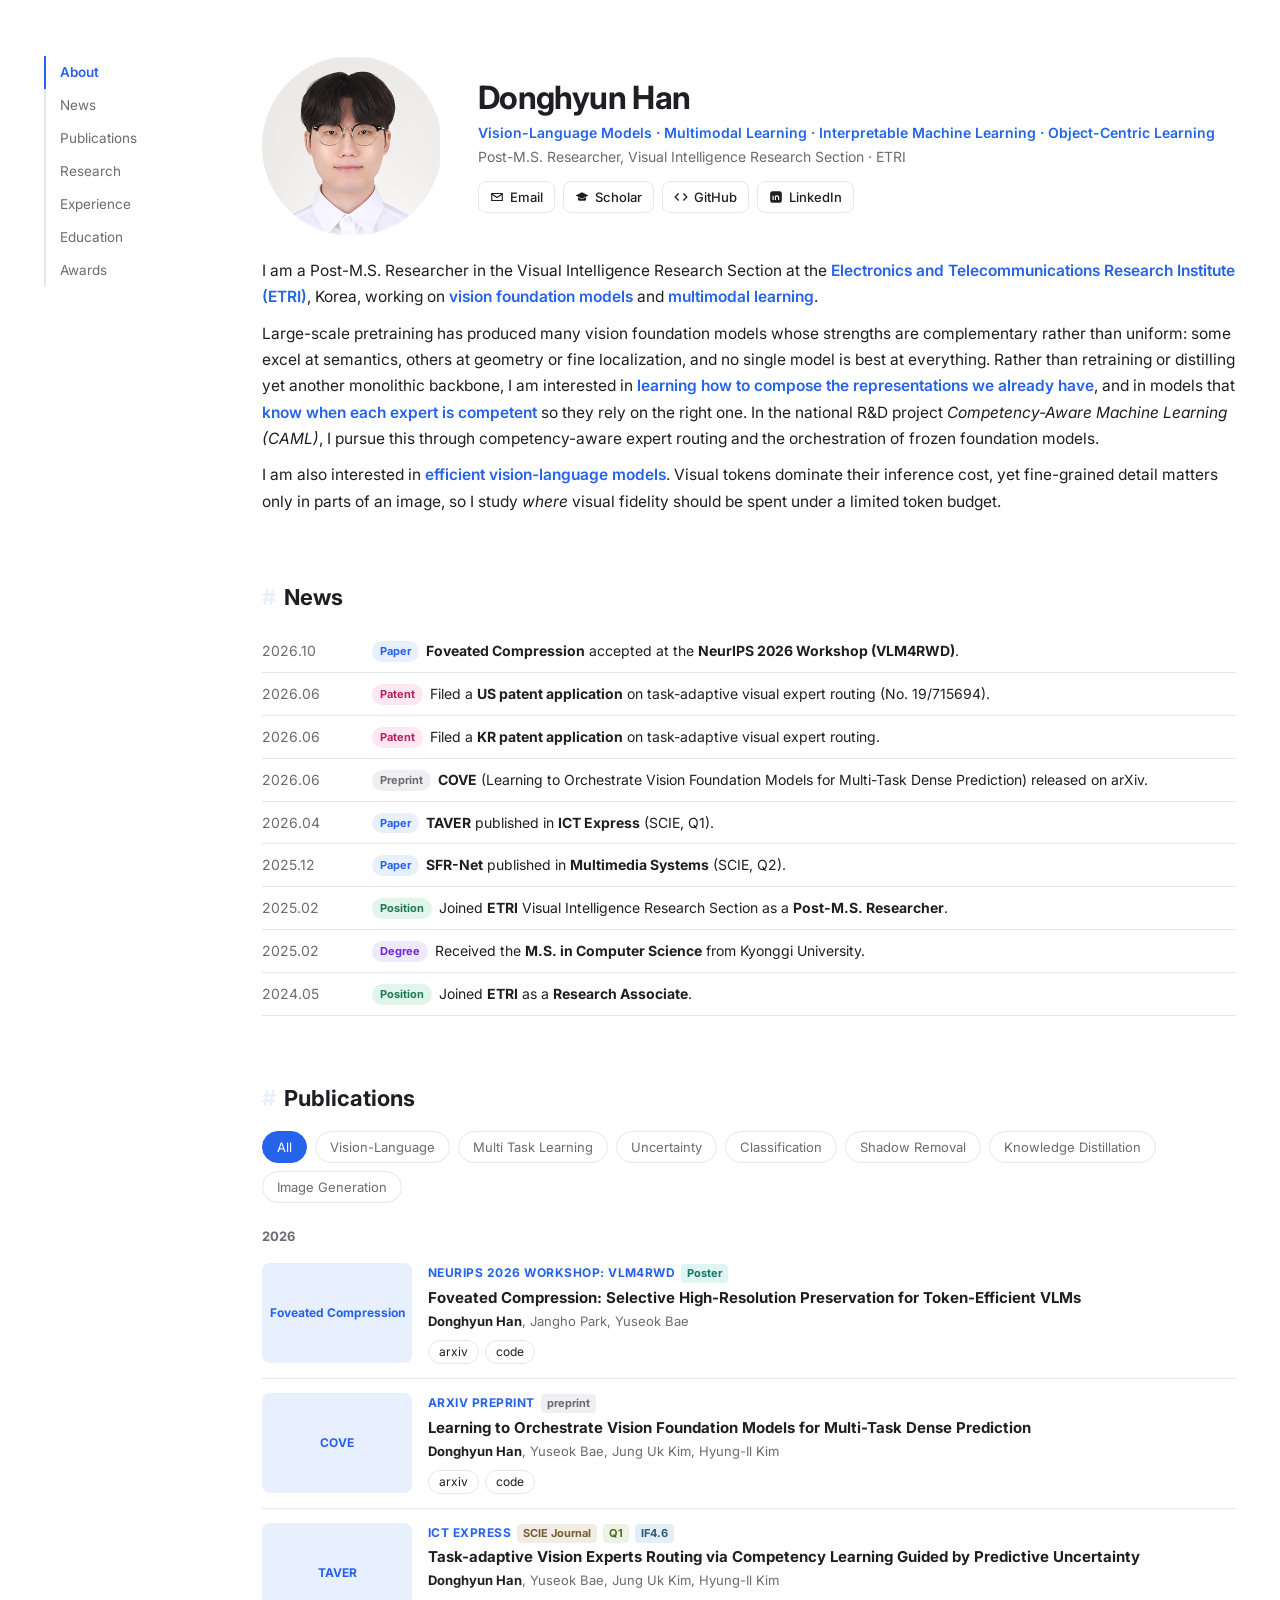
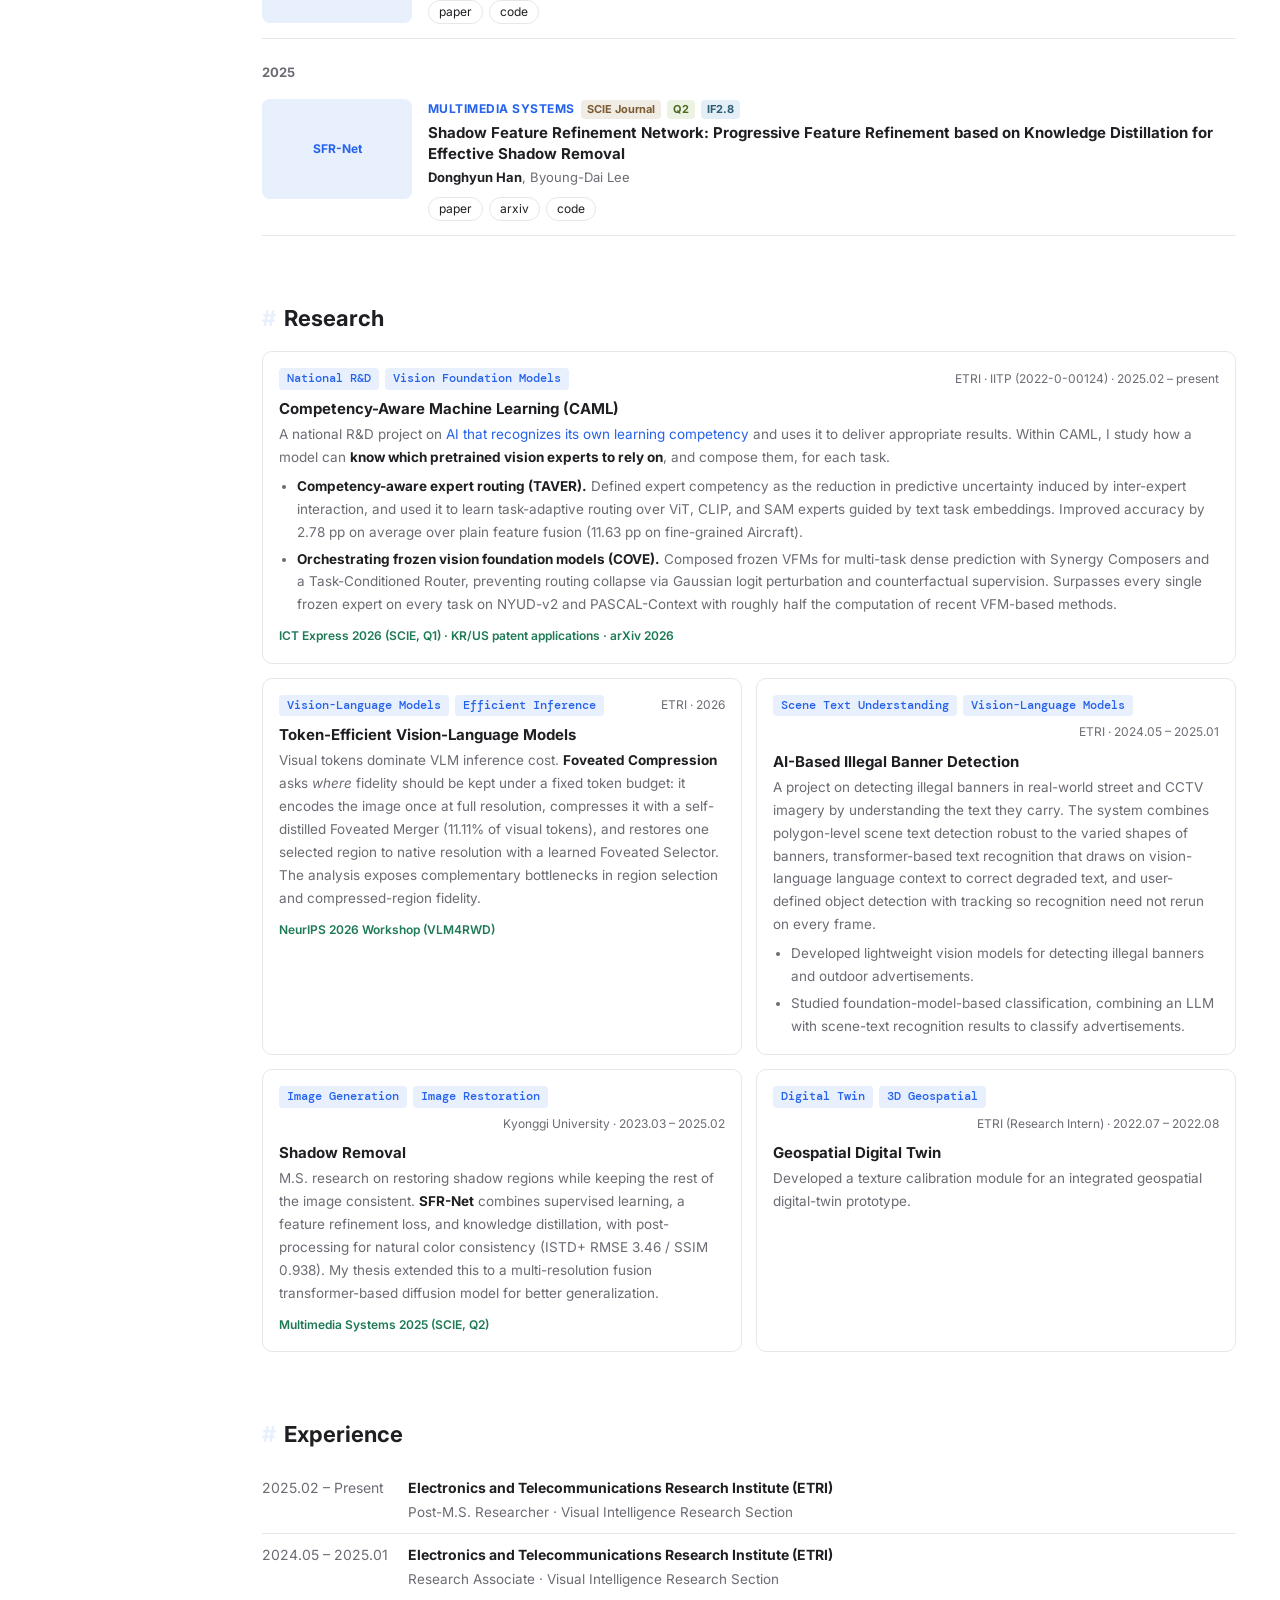
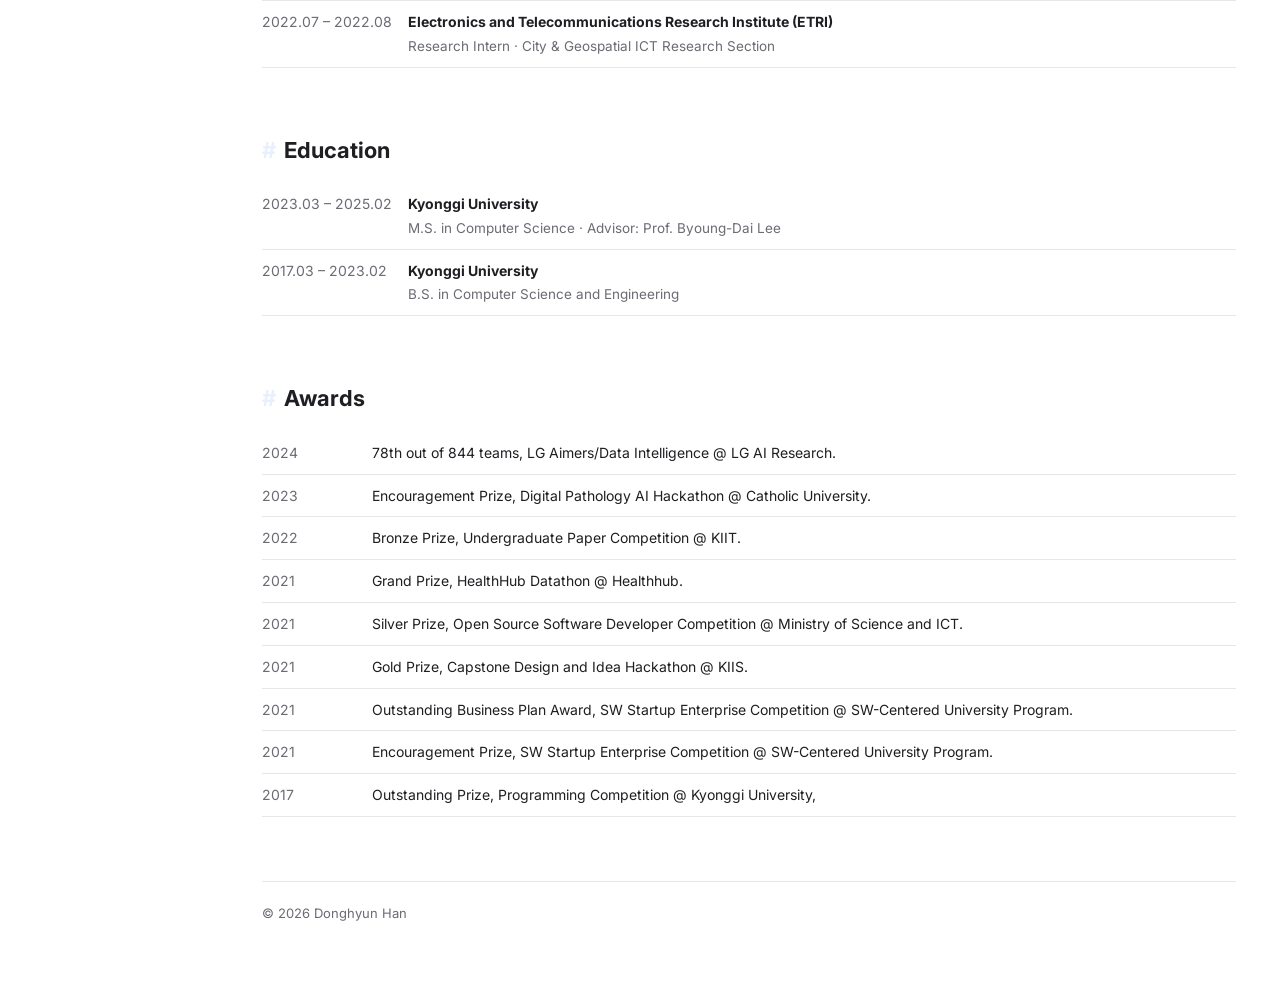
==== index.html @ c1d7555d "Add personal academic homepage driven by Markdown content Single-page site with a sticky table of co" ====
<!doctype html>
<html lang="en">
<head>
<meta charset="utf-8">
<meta name="viewport" content="width=device-width, initial-scale=1">
<title>Donghyun Han</title>
<meta name="description" content="Donghyun Han — Researcher at ETRI working on vision foundation models and multimodal learning.">
<link rel="preconnect" href="https://fonts.googleapis.com">
<link href="https://fonts.googleapis.com/css2?family=Inter:wght@400;500;600;700&family=DM+Mono:wght@400;500&display=swap" rel="stylesheet">
<link rel="stylesheet" href="assets/style.css">
</head>
<body>
<nav class="mnav" id="mnav"></nav>
<div class="layout">
  <nav class="toc" id="toc"></nav>
  <main id="content"><p class="loading">Loading…</p></main>
</div>
<script src="assets/app.js"></script>
</body>
</html>
---- assets/style.css ----
:root {
  --ac: #2563eb;
  --soft: #e8effd;
  --tx: #1f1f23;
  --mut: #6b6b74;
  --line: #e7e7ea;
  --bg: #fff;
}
* { box-sizing: border-box; margin: 0; padding: 0; }
body { font-family: Inter, system-ui, sans-serif; color: var(--tx); background: var(--bg); font-size: 15px; line-height: 1.7; }
a { color: var(--ac); text-decoration: none; }
a:hover { text-decoration: underline; }

/* Layout */
.layout { max-width: 1240px; margin: 0 auto; display: grid; grid-template-columns: 170px minmax(0, 1fr); gap: 48px; padding: 56px 24px 80px; }
main { min-width: 0; }
.loading, .error { color: var(--mut); }
.error code { background: var(--soft); padding: 1px 6px; border-radius: 4px; }

/* Table of contents */
.toc { position: sticky; top: 40px; align-self: start; font-size: 13.5px; }
.toc a { display: block; color: var(--mut); padding: 5px 0 5px 14px; border-left: 2px solid var(--line); }
.toc a:hover { color: var(--tx); text-decoration: none; }
.toc a.on { color: var(--ac); border-color: var(--ac); font-weight: 600; }
.mnav { display: none; }

/* Profile */
.hero { display: flex; gap: 36px; align-items: center; }
.photo { width: 180px; height: 180px; border-radius: 50%; object-fit: cover; flex-shrink: 0; background: var(--soft); }
div.photo { display: grid; place-items: center; color: var(--ac); font-size: 12px; font-weight: 700; letter-spacing: .1em; }
h1 { font-size: 32px; letter-spacing: -.02em; line-height: 1.2; }
.kw { color: var(--ac); font-weight: 600; font-size: 14px; margin-top: 4px; }
.sub { color: var(--mut); font-size: 14px; margin-bottom: 12px; }
.links { display: flex; flex-wrap: wrap; gap: 8px; }
.links a { display: inline-flex; align-items: center; gap: 6px; font-size: 13px; font-weight: 500; color: var(--tx); border: 1px solid var(--line); border-radius: 8px; padding: 4px 11px; transition: .15s; }
.links a:hover { border-color: var(--ac); color: var(--ac); text-decoration: none; }
.links svg { width: 14px; height: 14px; }
.bio { margin-top: 22px; font-size: 15.5px; }
.bio p + p { margin-top: 10px; }
.bio strong { color: var(--ac); font-weight: 600; }
.stats { margin-top: 8px; color: var(--mut); font-size: 13.5px; }

/* Sections */
h2 { font-size: 22px; margin: 56px 0 14px; padding-top: 8px; scroll-margin-top: 16px; }
h2::before { content: "#"; color: var(--soft); margin-right: 8px; }
.mut { color: var(--mut); font-size: 13.5px; }
table { width: 100%; border-collapse: collapse; font-size: 14px; }
td { padding: 9px 0; border-bottom: 1px solid var(--line); vertical-align: top; }
td:first-child { color: var(--mut); width: 110px; white-space: nowrap; padding-right: 16px; }

/* Badges */
.bd { display: inline-block; font-size: 11px; font-weight: 700; border-radius: 999px; padding: 1px 8px; margin-right: 7px; vertical-align: 1px; background: var(--b, var(--soft)); color: var(--f, var(--ac)); }

/* Publications */
.filters { display: flex; flex-wrap: wrap; gap: 8px; margin-bottom: 8px; }
.filters button { font: inherit; font-size: 13px; border: 1px solid var(--line); background: var(--bg); color: var(--mut); border-radius: 999px; padding: 4px 14px; cursor: pointer; transition: .15s; }
.filters button.on, .filters button:hover { background: var(--ac); border-color: var(--ac); color: #fff; }
.year { font-size: 13px; font-weight: 700; color: var(--mut); margin: 22px 0 2px; }
.pub { display: flex; gap: 16px; padding: 14px 0; border-bottom: 1px solid var(--line); }
.pub h3 { font-size: 15px; margin: 3px 0 2px; line-height: 1.4; }
.th { width: 150px; height: 100px; border-radius: 8px; background: var(--soft); flex-shrink: 0; object-fit: cover; display: grid; place-items: center; font-size: 12px; font-weight: 700; color: var(--ac); text-align: center; padding: 4px; }
.ven { font-size: 12px; font-weight: 700; color: var(--ac); text-transform: uppercase; letter-spacing: .04em; }
.hl { display: inline-block; font-size: 11px; border-radius: 4px; padding: 0 6px; margin-left: 6px; text-transform: none; letter-spacing: 0; font-weight: 700; background: var(--b, #fdecec); color: var(--f, #c2410c); }
.au { font-size: 13px; color: var(--mut); }
.au strong { color: var(--tx); }
.act { display: flex; flex-wrap: wrap; gap: 6px; margin-top: 8px; }
.act a { font-size: 12px; color: var(--tx); border: 1px solid var(--line); border-radius: 999px; padding: 1px 10px; transition: .15s; }
.act a:hover { background: var(--ac); border-color: var(--ac); color: #fff; text-decoration: none; }

/* Research */
.rg { display: grid; grid-template-columns: 1fr 1fr; gap: 14px; }
.rc { border: 1px solid var(--line); border-radius: 10px; padding: 16px; }
.rc.wide { grid-column: 1 / -1; }
.rh { display: flex; flex-wrap: wrap; align-items: center; gap: 6px; }
.rp { margin-left: auto; font-size: 12px; color: var(--mut); }
.rc h3 { font-size: 15px; margin: 8px 0 4px; line-height: 1.4; }
.rb, .desc { font-size: 13.5px; color: var(--mut); }
.rb p + p, .rb p + ul, .rb ul + p { margin-top: 6px; }
.rb ul, .desc ul { padding-left: 18px; margin-top: 4px; }
.rb li + li { margin-top: 4px; }
.rb strong { color: var(--tx); }
.rt { display: inline-block; font-family: 'DM Mono', monospace; font-size: 11.5px; font-weight: 500; background: var(--soft); color: var(--ac); border-radius: 4px; padding: 1px 8px; }
.met { margin-top: 10px; font-size: 12px; font-weight: 600; color: #1e7a55; }

footer { margin-top: 64px; padding-top: 20px; border-top: 1px solid var(--line); color: var(--mut); font-size: 13px; }

.th img { width: 100%; height: 100%; object-fit: cover; border-radius: 8px; }
.th:has(img) { padding: 0; background: none; }

@media (max-width: 1000px) {
  .layout { grid-template-columns: 130px minmax(0, 1fr); gap: 28px; }
  .th { width: 120px; height: 80px; }
}

@media (max-width: 640px) {
  .layout { grid-template-columns: 1fr; gap: 0; padding-top: 24px; }
  .toc { display: none; }
  .mnav { display: flex; gap: 18px; position: sticky; top: 0; z-index: 9; padding: 12px 16px; overflow-x: auto; white-space: nowrap; background: rgba(255,255,255,.92); backdrop-filter: blur(8px); border-bottom: 1px solid var(--line); font-size: 14px; }
  .mnav a { color: var(--mut); }
  .hero { flex-direction: column; text-align: center; }
  .links { justify-content: center; }
  .rg { grid-template-columns: 1fr; }
  .pub { flex-direction: column; gap: 10px; }
  .th { width: 100%; height: 160px; }
  .th:not(:has(img)) { display: none; }
  td:first-child { width: 80px; }
}
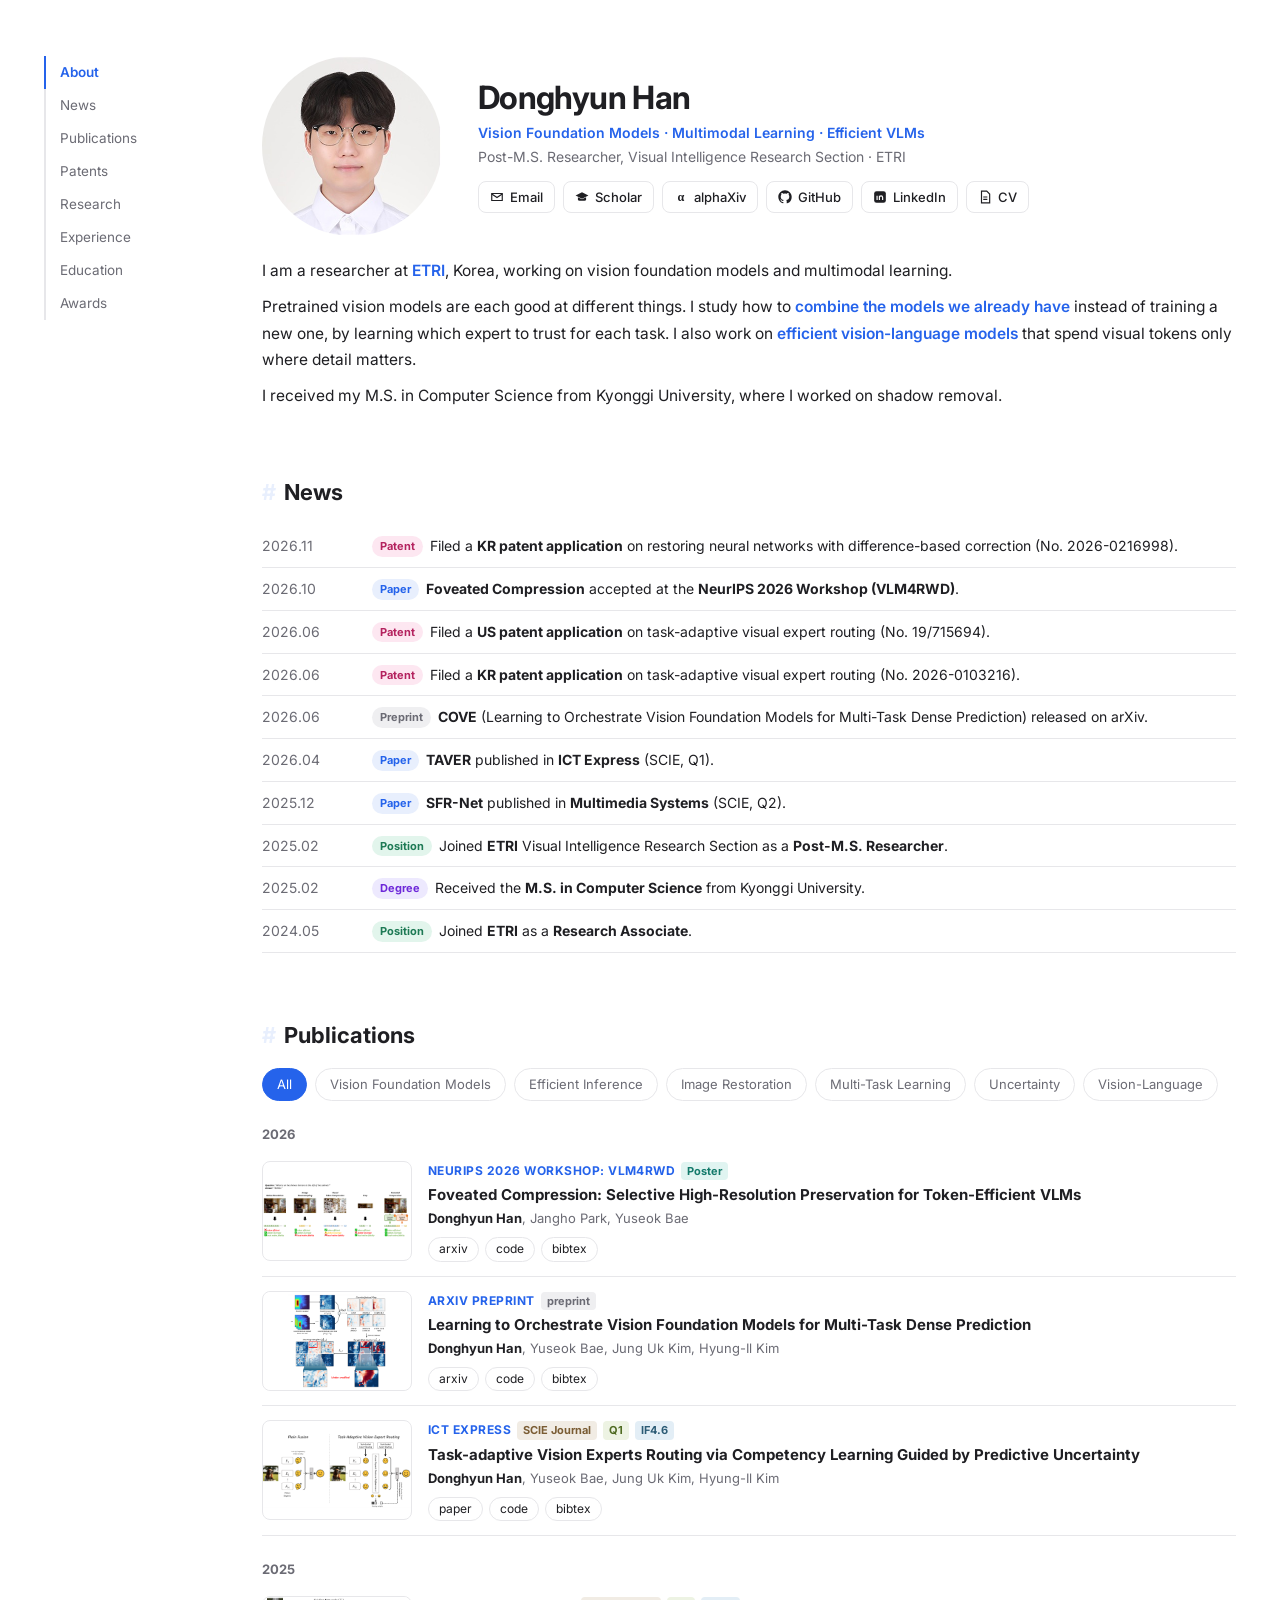
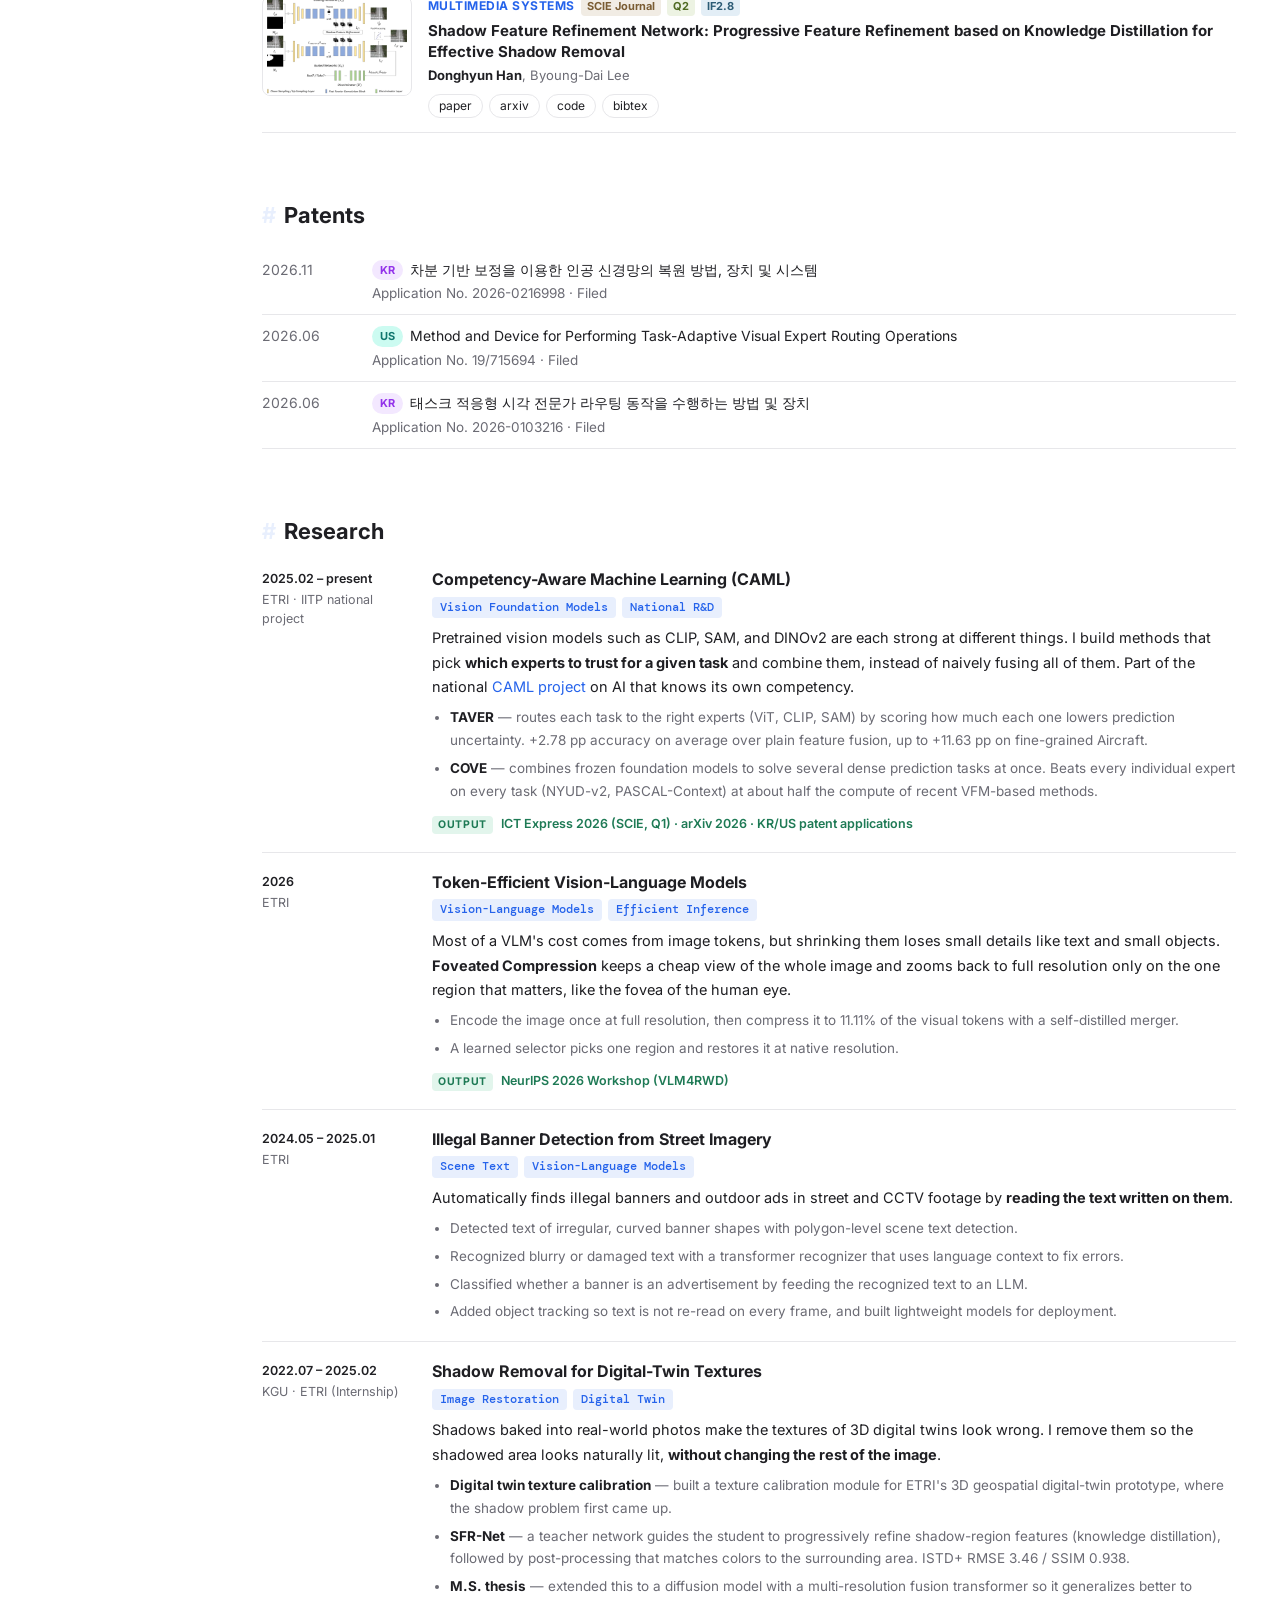
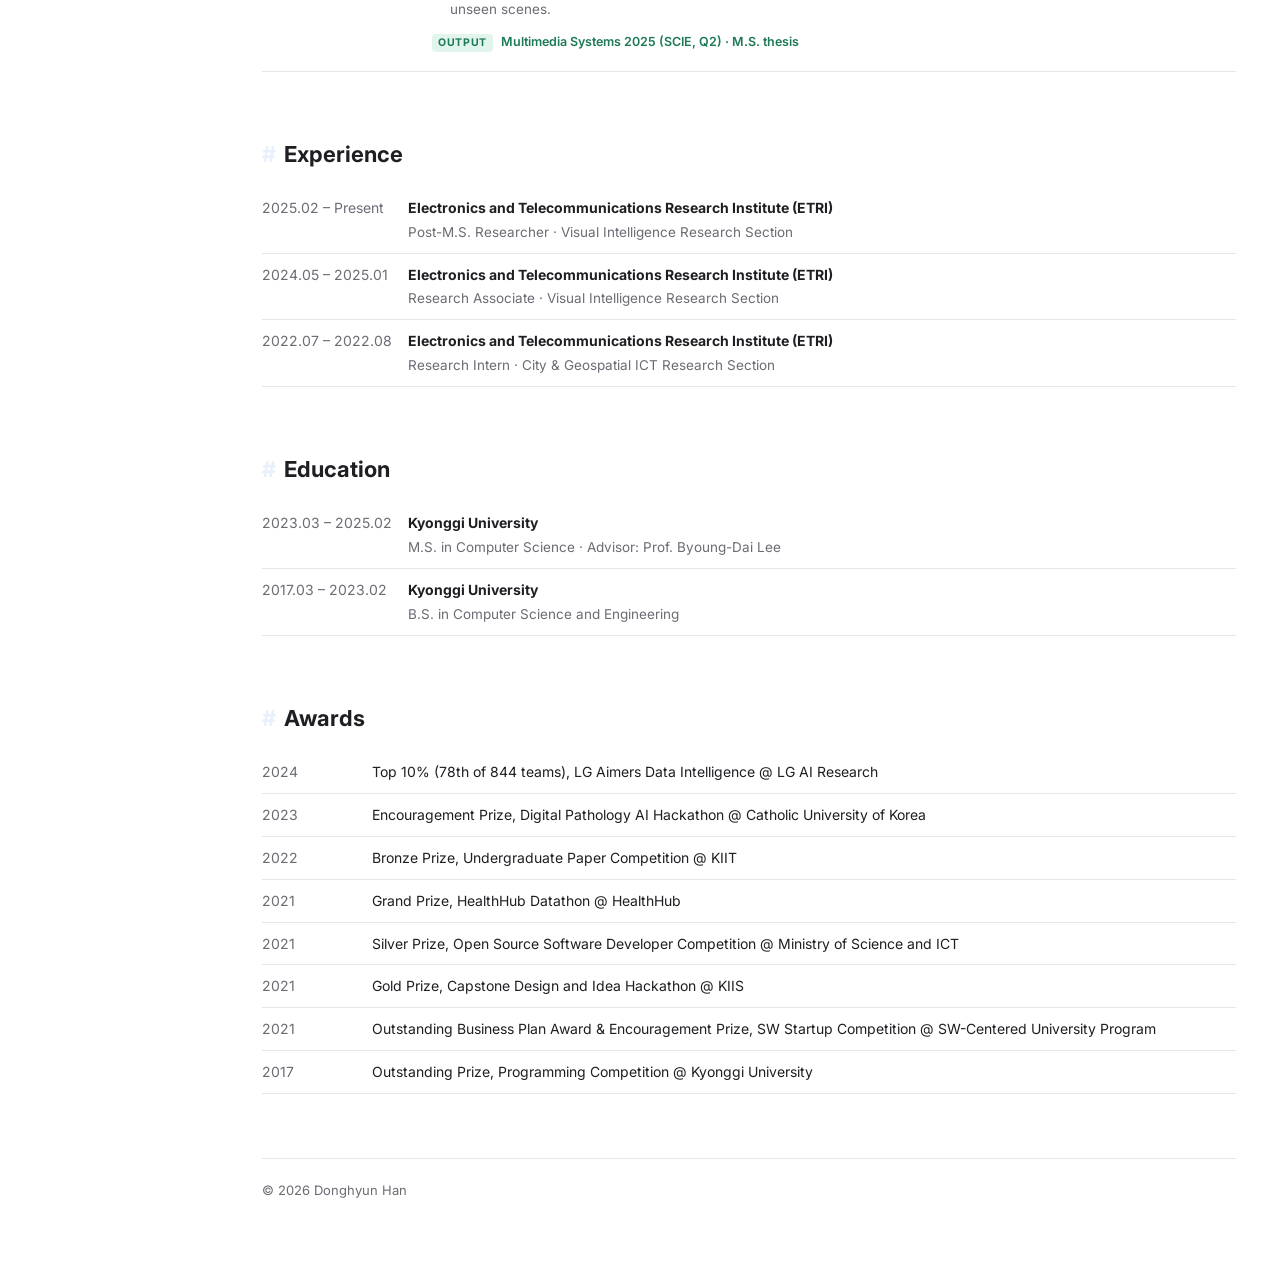
==== commit ad7c26c7: "Prerender the site and refresh profile, research, and CV content - Build content/*.md into index.htm" ====
--- a/index.html
+++ b/index.html
@@ -5,6 +5,16 @@
 <meta name="viewport" content="width=device-width, initial-scale=1">
 <title>Donghyun Han</title>
 <meta name="description" content="Donghyun Han — Researcher at ETRI working on vision foundation models and multimodal learning.">
+<!-- 링크 미리보기(카카오톡·슬랙·링크드인 등). 본문은 JS로 그려져서 여기 값만 읽힌다. 주소가 바뀌면 같이 고칠 것 -->
+<link rel="canonical" href="https://donghyun99.github.io/cv/">
+<meta property="og:type" content="profile">
+<meta property="og:url" content="https://donghyun99.github.io/cv/">
+<meta property="og:title" content="Donghyun Han">
+<meta property="og:description" content="Researcher at ETRI working on vision foundation models and multimodal learning.">
+<meta property="og:image" content="https://donghyun99.github.io/cv/images/profile.jpg">
+<meta name="twitter:card" content="summary">
+<link rel="icon" href="assets/favicon.svg" type="image/svg+xml">
+<meta name="theme-color" content="#2563eb">
 <link rel="preconnect" href="https://fonts.googleapis.com">
 <link href="https://fonts.googleapis.com/css2?family=Inter:wght@400;500;600;700&family=DM+Mono:wght@400;500&display=swap" rel="stylesheet">
 <link rel="stylesheet" href="assets/style.css">
--- a/assets/style.css
+++ b/assets/style.css
@@ -7,6 +7,7 @@
   --bg: #fff;
 }
 * { box-sizing: border-box; margin: 0; padding: 0; }
+[hidden] { display: none !important; }
 body { font-family: Inter, system-ui, sans-serif; color: var(--tx); background: var(--bg); font-size: 15px; line-height: 1.7; }
 a { color: var(--ac); text-decoration: none; }
 a:hover { text-decoration: underline; }
@@ -58,38 +59,48 @@
 .year { font-size: 13px; font-weight: 700; color: var(--mut); margin: 22px 0 2px; }
 .pub { display: flex; gap: 16px; padding: 14px 0; border-bottom: 1px solid var(--line); }
 .pub h3 { font-size: 15px; margin: 3px 0 2px; line-height: 1.4; }
-.th { width: 150px; height: 100px; border-radius: 8px; background: var(--soft); flex-shrink: 0; object-fit: cover; display: grid; place-items: center; font-size: 12px; font-weight: 700; color: var(--ac); text-align: center; padding: 4px; }
+.th { position: relative; overflow: hidden; width: 150px; height: 100px; border-radius: 8px; background: var(--soft); flex-shrink: 0; display: grid; place-items: center; font-size: 12px; font-weight: 700; color: var(--ac); text-align: center; padding: 4px; }
 .ven { font-size: 12px; font-weight: 700; color: var(--ac); text-transform: uppercase; letter-spacing: .04em; }
 .hl { display: inline-block; font-size: 11px; border-radius: 4px; padding: 0 6px; margin-left: 6px; text-transform: none; letter-spacing: 0; font-weight: 700; background: var(--b, #fdecec); color: var(--f, #c2410c); }
 .au { font-size: 13px; color: var(--mut); }
 .au strong { color: var(--tx); }
 .act { display: flex; flex-wrap: wrap; gap: 6px; margin-top: 8px; }
-.act a { font-size: 12px; color: var(--tx); border: 1px solid var(--line); border-radius: 999px; padding: 1px 10px; transition: .15s; }
-.act a:hover { background: var(--ac); border-color: var(--ac); color: #fff; text-decoration: none; }
+.act a, .act button { font: inherit; font-size: 12px; line-height: 1.7; color: var(--tx); background: var(--bg); border: 1px solid var(--line); border-radius: 999px; padding: 1px 10px; cursor: pointer; transition: .15s; }
+.act a:hover, .act button:hover, .act button.on { background: var(--ac); border-color: var(--ac); color: #fff; text-decoration: none; }
+.bibbox { position: relative; margin-top: 8px; }
+.bibbox pre { font-family: 'DM Mono', monospace; font-size: 11.5px; line-height: 1.55; background: #f7f7f8; border: 1px solid var(--line); border-radius: 8px; padding: 10px 12px; overflow-x: auto; white-space: pre; }
+.bibbox .copy { position: absolute; top: 6px; right: 6px; font: inherit; font-size: 11px; color: var(--mut); background: var(--bg); border: 1px solid var(--line); border-radius: 6px; padding: 0 8px; cursor: pointer; }
+.bibbox .copy:hover { color: var(--ac); border-color: var(--ac); }
 
-/* Research */
-.rg { display: grid; grid-template-columns: 1fr 1fr; gap: 14px; }
-.rc { border: 1px solid var(--line); border-radius: 10px; padding: 16px; }
-.rc.wide { grid-column: 1 / -1; }
-.rh { display: flex; flex-wrap: wrap; align-items: center; gap: 6px; }
-.rp { margin-left: auto; font-size: 12px; color: var(--mut); }
-.rc h3 { font-size: 15px; margin: 8px 0 4px; line-height: 1.4; }
+/* Research: 한 줄에 한 과제 (왼쪽 기간·기관 | 오른쪽 내용) */
+.rc { display: grid; grid-template-columns: 150px minmax(0, 1fr); gap: 20px; padding: 18px 0; border-bottom: 1px solid var(--line); }
+.rc:first-child { padding-top: 4px; }
+.rs { display: flex; flex-direction: column; gap: 2px; font-size: 12.5px; line-height: 1.5; color: var(--mut); padding-top: 2px; }
+.rp { color: var(--tx); font-weight: 600; white-space: nowrap; }
+.rc h3 { font-size: 16px; line-height: 1.4; }
+.rc h3 a { color: inherit; }
+.rh { display: flex; flex-wrap: wrap; gap: 6px; margin-top: 6px; }
+.rt { display: inline-block; font-family: 'DM Mono', monospace; font-size: 11.5px; font-weight: 500; background: var(--soft); color: var(--ac); border-radius: 4px; padding: 1px 8px; }
 .rb, .desc { font-size: 13.5px; color: var(--mut); }
+.rb { margin-top: 8px; }
+.rb > p:first-child { color: var(--tx); font-size: 14.5px; }
 .rb p + p, .rb p + ul, .rb ul + p { margin-top: 6px; }
 .rb ul, .desc ul { padding-left: 18px; margin-top: 4px; }
-.rb li + li { margin-top: 4px; }
+.rb li + li { margin-top: 5px; }
 .rb strong { color: var(--tx); }
-.rt { display: inline-block; font-family: 'DM Mono', monospace; font-size: 11.5px; font-weight: 500; background: var(--soft); color: var(--ac); border-radius: 4px; padding: 1px 8px; }
-.met { margin-top: 10px; font-size: 12px; font-weight: 600; color: #1e7a55; }
+.met { display: flex; flex-wrap: wrap; align-items: baseline; gap: 4px 8px; margin-top: 10px; font-size: 12.5px; font-weight: 600; color: #1e7a55; }
+.met span { font-size: 10.5px; font-weight: 700; letter-spacing: .06em; text-transform: uppercase; background: #e2f5ec; border-radius: 4px; padding: 0 6px; }
 
 footer { margin-top: 64px; padding-top: 20px; border-top: 1px solid var(--line); color: var(--mut); font-size: 13px; }
 
-.th img { width: 100%; height: 100%; object-fit: cover; border-radius: 8px; }
-.th:has(img) { padding: 0; background: none; }
+/* 이미지는 칸 안에 고정하고, 그림 전체가 잘리지 않게 비율 유지 */
+.th img { position: absolute; inset: 0; width: 100%; height: 100%; object-fit: contain; }
+.th:has(img) { padding: 0; background: #fff; border: 1px solid var(--line); }
 
 @media (max-width: 1000px) {
   .layout { grid-template-columns: 130px minmax(0, 1fr); gap: 28px; }
   .th { width: 120px; height: 80px; }
+  .rc { grid-template-columns: 120px minmax(0, 1fr); gap: 16px; }
 }
 
 @media (max-width: 640px) {
@@ -99,9 +110,12 @@
   .mnav a { color: var(--mut); }
   .hero { flex-direction: column; text-align: center; }
   .links { justify-content: center; }
-  .rg { grid-template-columns: 1fr; }
+  .rc { grid-template-columns: 1fr; gap: 6px; }
+  .rs { flex-direction: row; flex-wrap: wrap; gap: 0 8px; padding-top: 0; }
+  .ro::before { content: "·"; margin-right: 8px; }
+  .rb ul { padding-left: 16px; }
   .pub { flex-direction: column; gap: 10px; }
-  .th { width: 100%; height: 160px; }
+  .th { width: 100%; height: auto; aspect-ratio: 16 / 9; max-height: 220px; }
   .th:not(:has(img)) { display: none; }
   td:first-child { width: 80px; }
 }
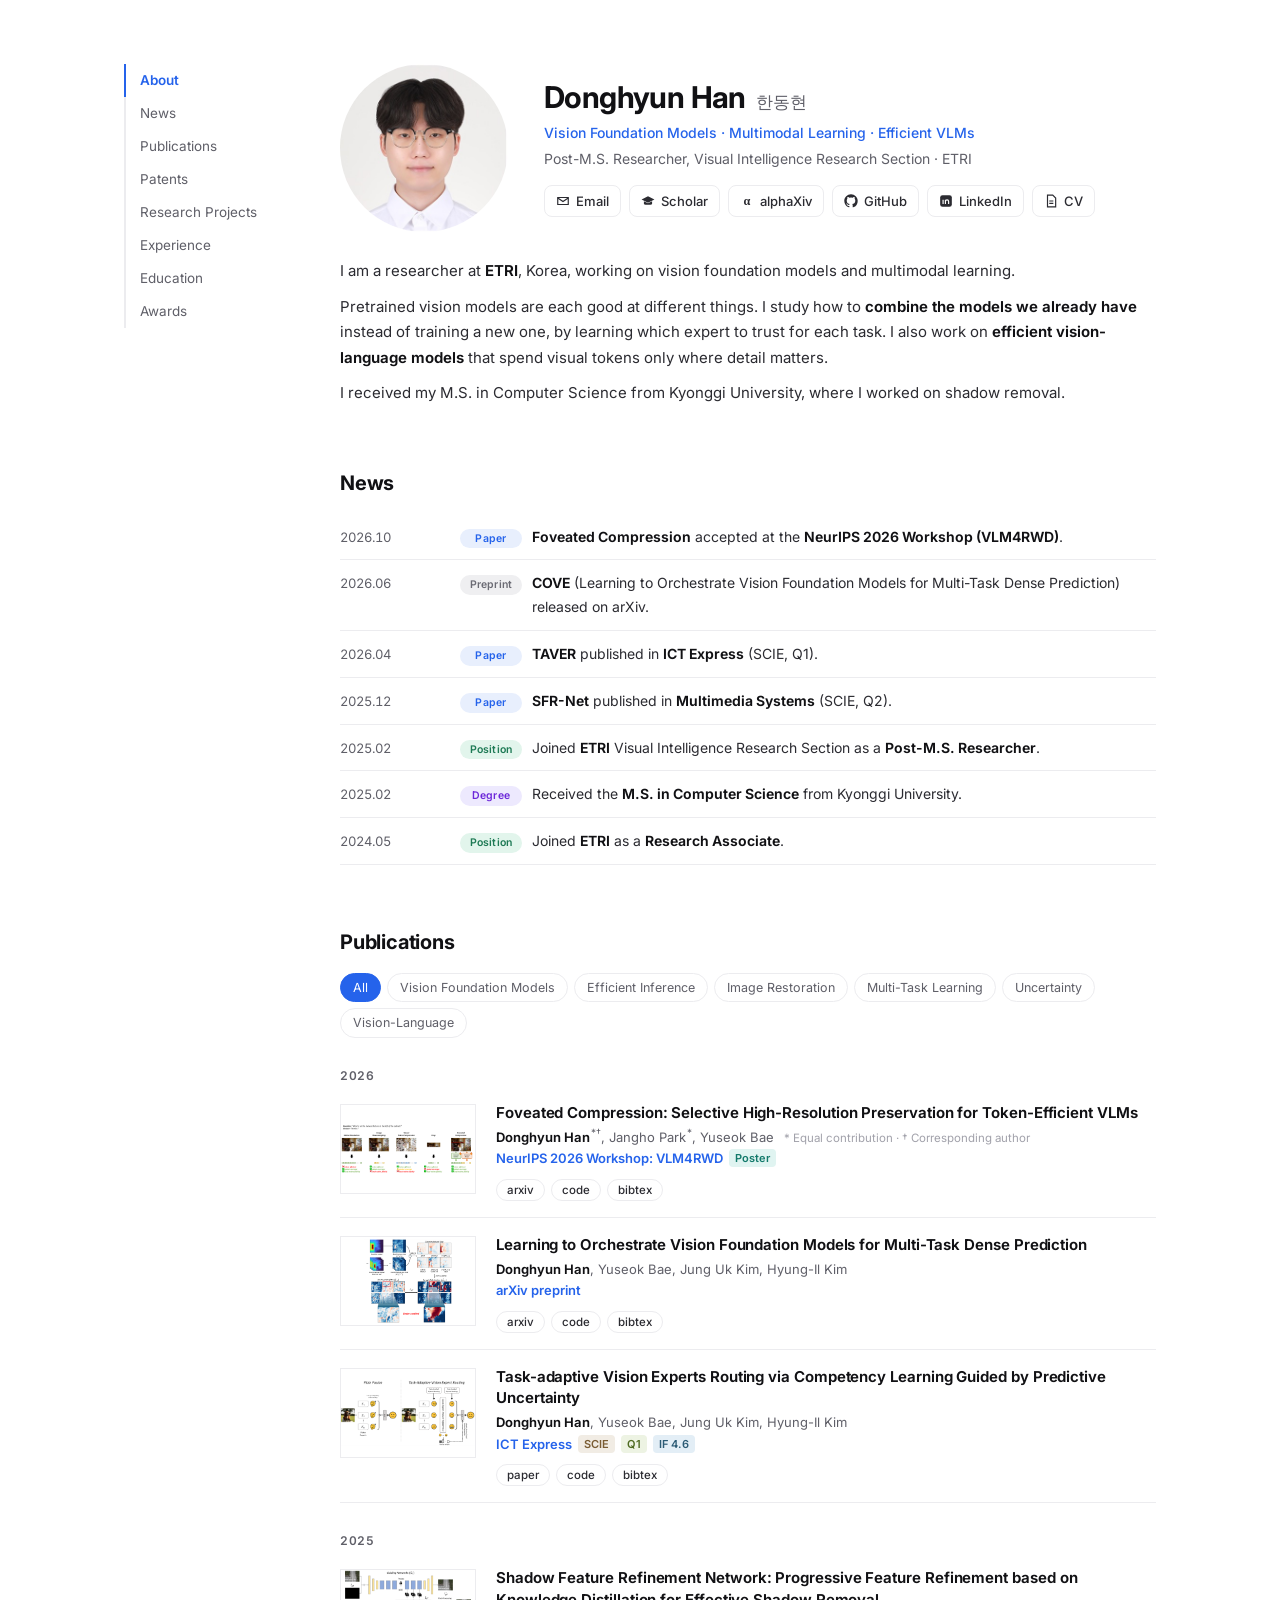
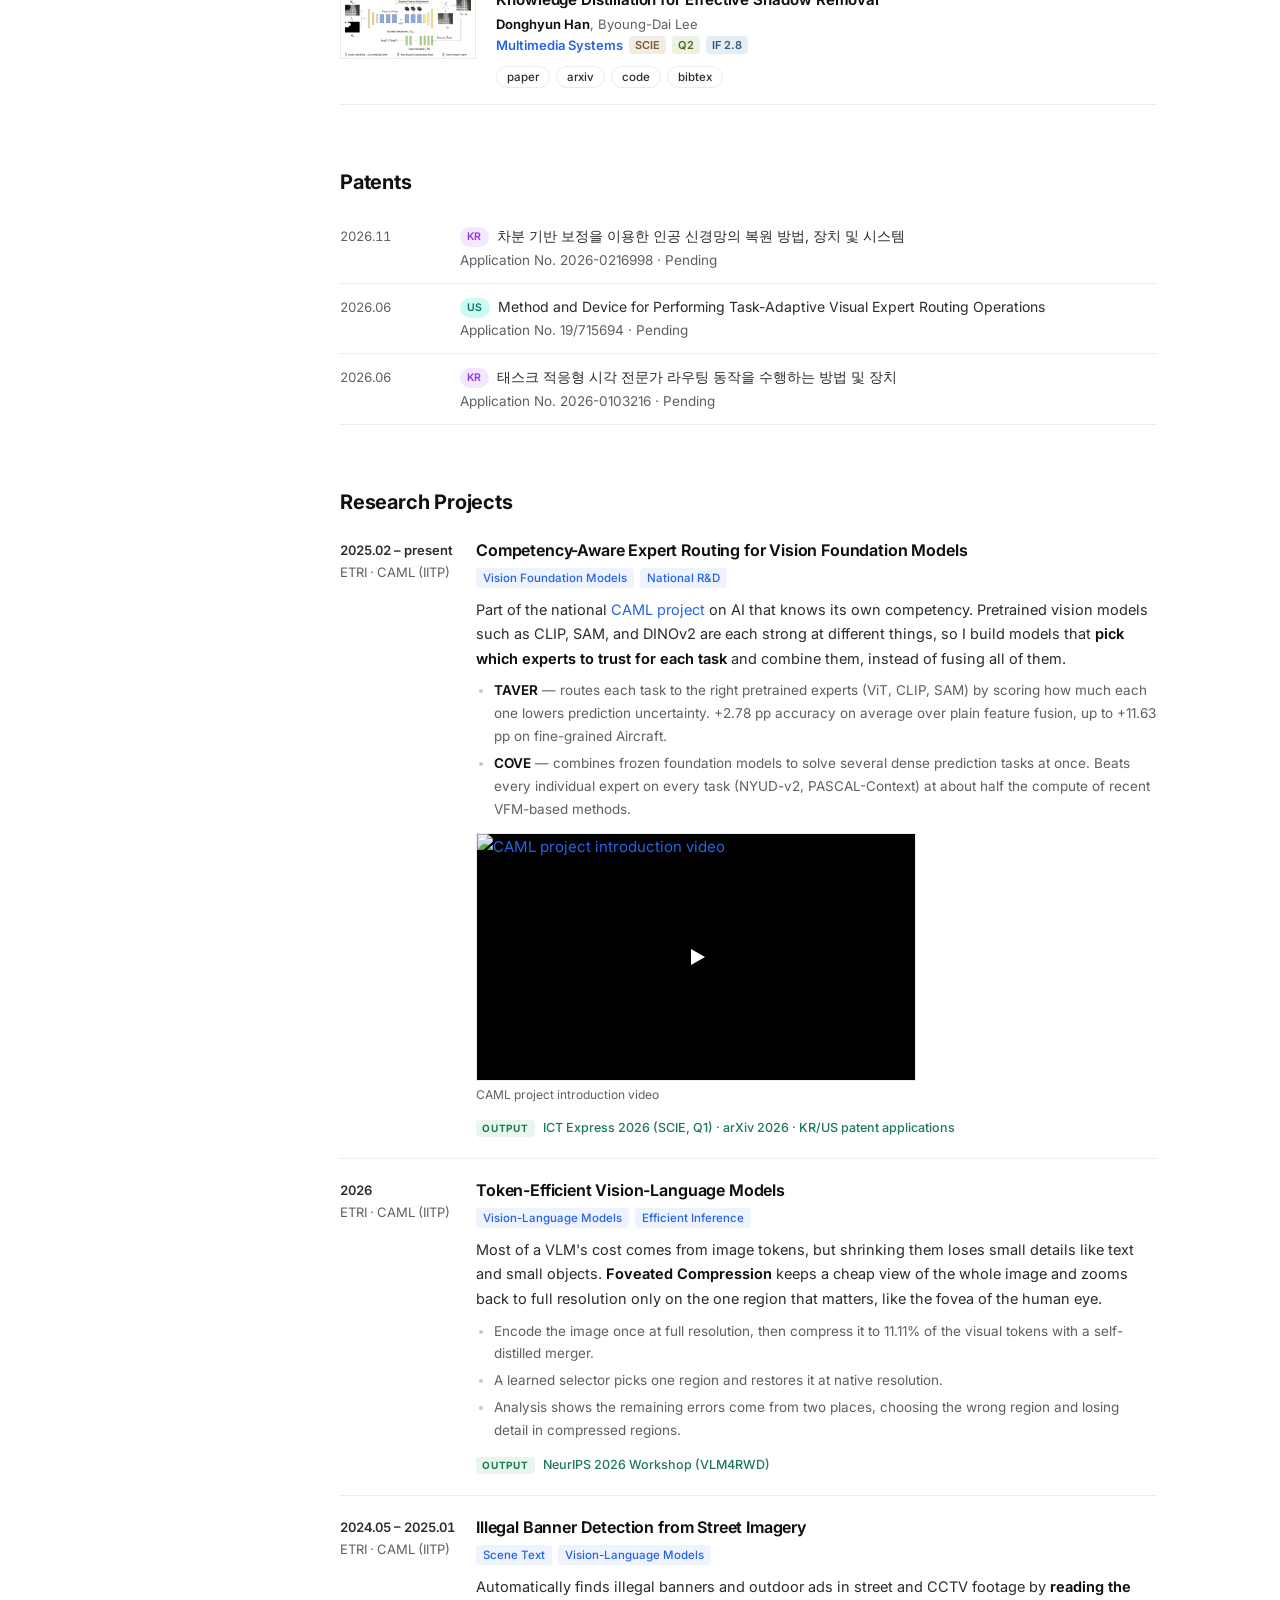
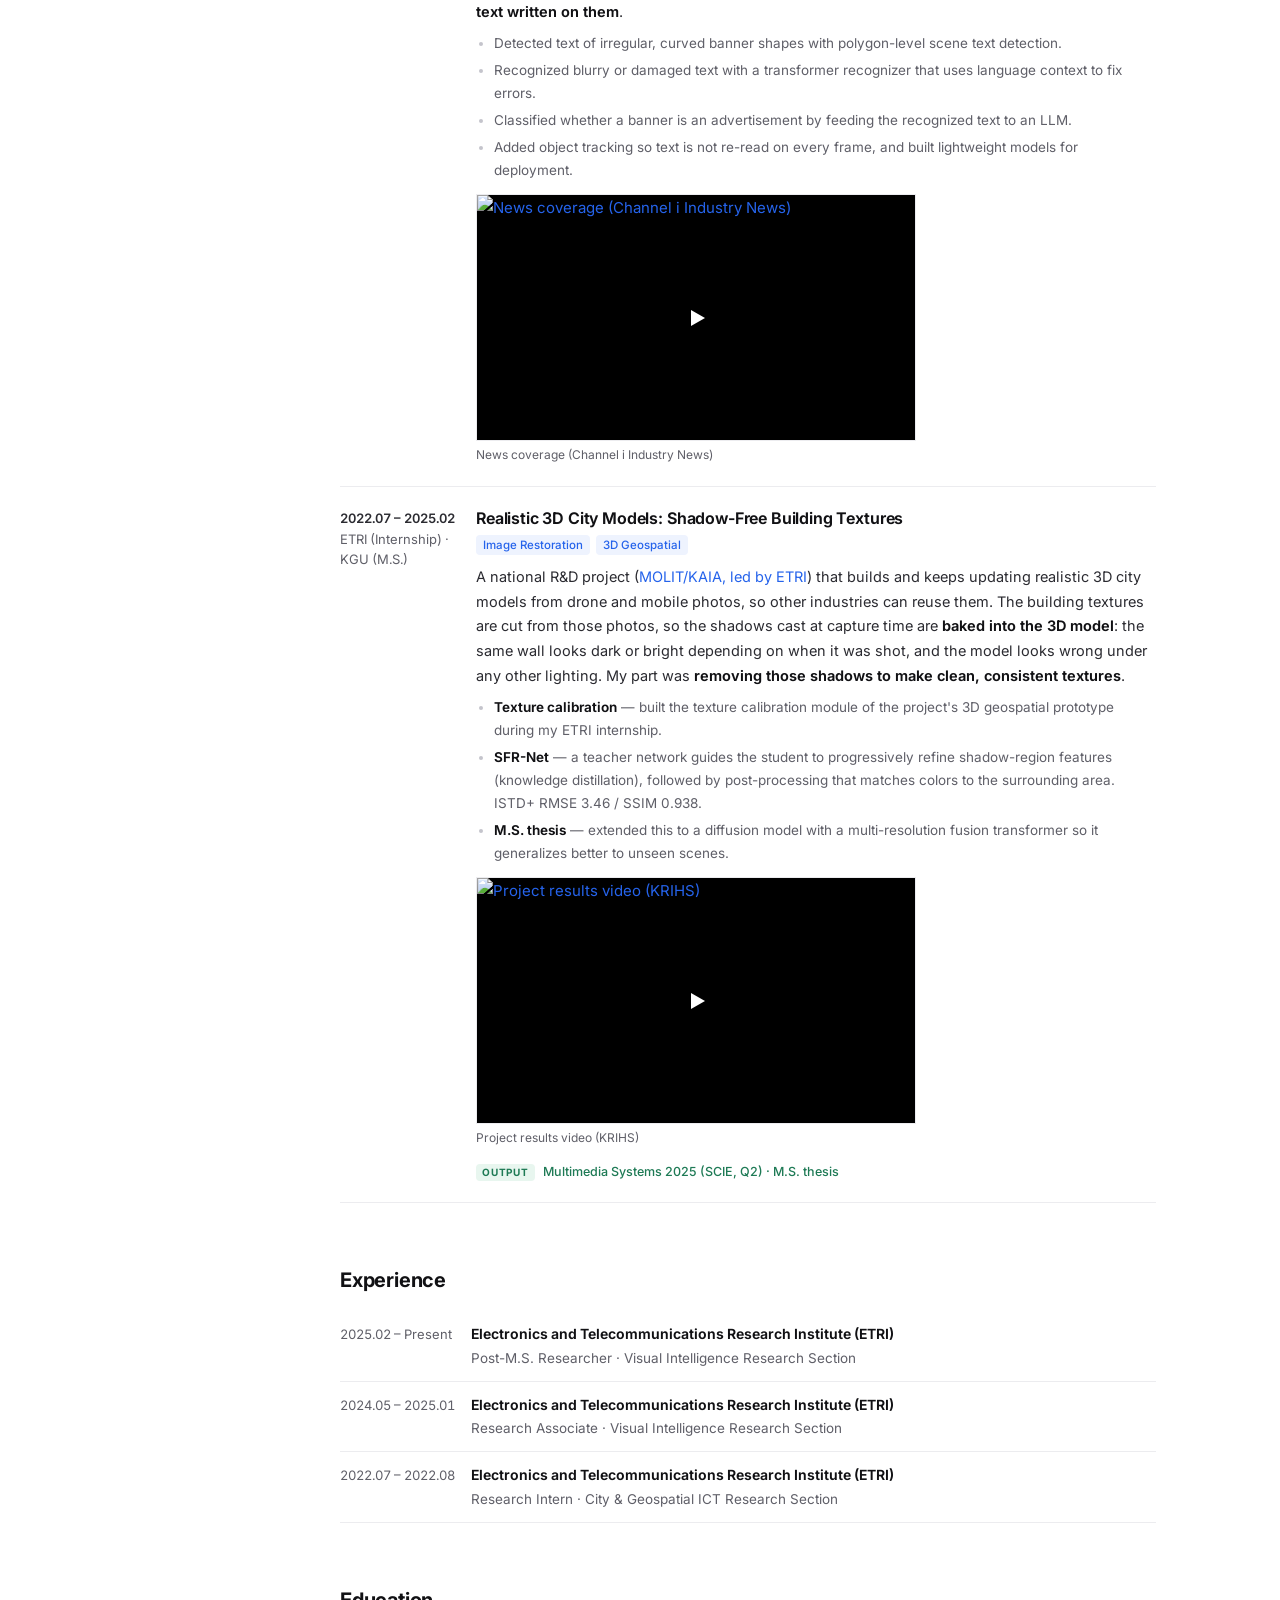
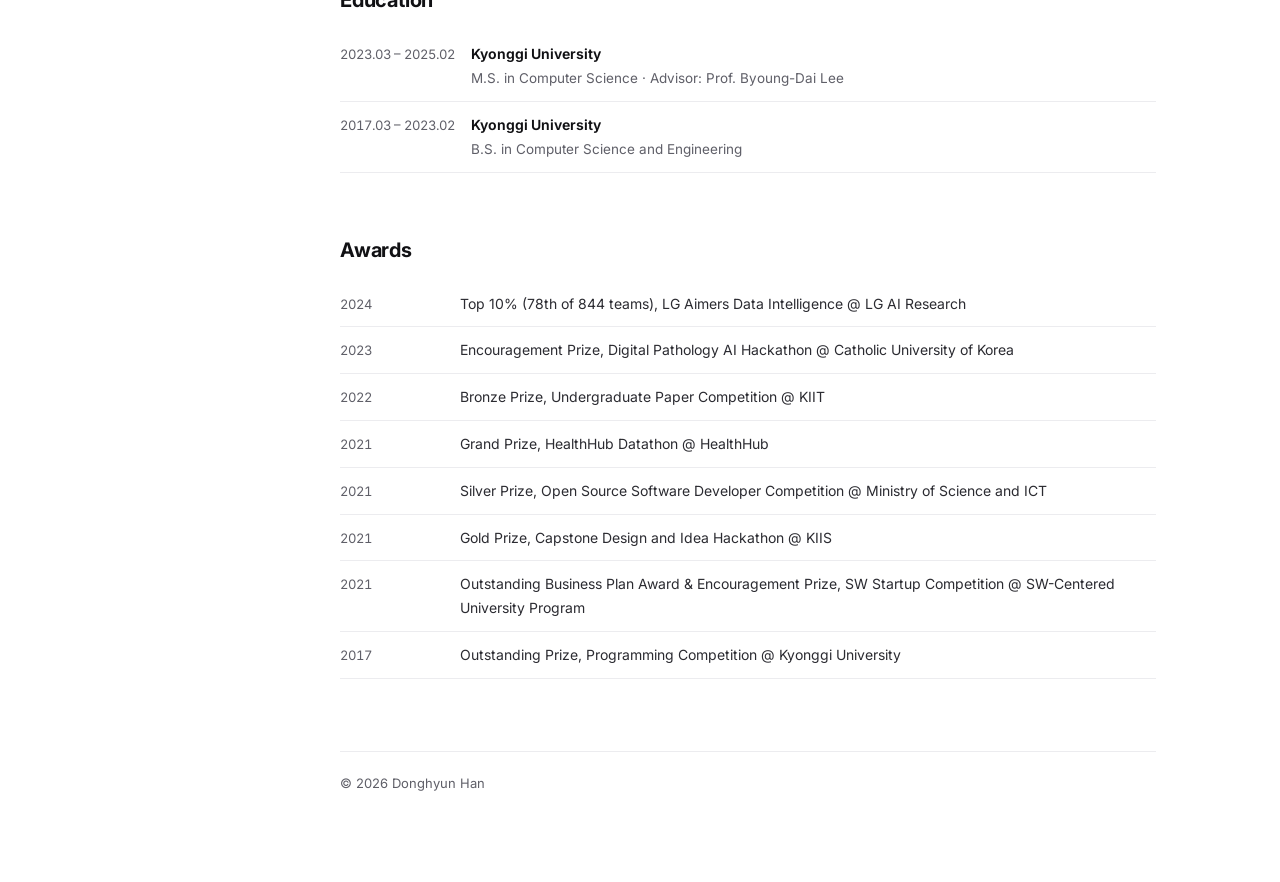
==== commit 3ac3664b: "Refine typography, research projects, and publication details - Rework typography: clearer title/aut" ====
--- a/index.html
+++ b/index.html
@@ -16,7 +16,7 @@
 <link rel="icon" href="assets/favicon.svg" type="image/svg+xml">
 <meta name="theme-color" content="#2563eb">
 <link rel="preconnect" href="https://fonts.googleapis.com">
-<link href="https://fonts.googleapis.com/css2?family=Inter:wght@400;500;600;700&family=DM+Mono:wght@400;500&display=swap" rel="stylesheet">
+<link href="https://fonts.googleapis.com/css2?family=Inter:wght@400..700&family=DM+Mono:wght@400;500&display=swap" rel="stylesheet">
 <link rel="stylesheet" href="assets/style.css">
 </head>
 <body>
--- a/assets/style.css
+++ b/assets/style.css
@@ -1,25 +1,33 @@
 :root {
-  --ac: #2563eb;
-  --soft: #e8effd;
-  --tx: #1f1f23;
-  --mut: #6b6b74;
-  --line: #e7e7ea;
+  --ac: #2563eb;      /* 포인트 색 */
+  --soft: #eef3fe;    /* 포인트 연한 배경 */
+  --tx: #111114;      /* 제목·강조 */
+  --tx2: #2b2b31;     /* 본문 */
+  --mut: #5f5f68;     /* 보조 정보(저자, 날짜, 설명) */
+  --line: #ececef;
+  --chip: #f4f4f5;    /* 회색 칩 배경 */
   --bg: #fff;
+  --date: 120px;      /* 모든 섹션 왼쪽 날짜 칸 폭 */
 }
 * { box-sizing: border-box; margin: 0; padding: 0; }
 [hidden] { display: none !important; }
-body { font-family: Inter, system-ui, sans-serif; color: var(--tx); background: var(--bg); font-size: 15px; line-height: 1.7; }
+body {
+  font-family: Inter, Pretendard, "Apple SD Gothic Neo", "Malgun Gothic", "Noto Sans KR", system-ui, sans-serif;
+  color: var(--tx2); background: var(--bg); font-size: 15px; line-height: 1.7;
+  text-rendering: optimizeLegibility;
+}
 a { color: var(--ac); text-decoration: none; }
-a:hover { text-decoration: underline; }
+a:hover { text-decoration: underline; text-underline-offset: 2px; }
+strong, b { font-weight: 650; color: var(--tx); }
 
-/* Layout */
-.layout { max-width: 1240px; margin: 0 auto; display: grid; grid-template-columns: 170px minmax(0, 1fr); gap: 48px; padding: 56px 24px 80px; }
-main { min-width: 0; }
+/* Layout: 본문 폭을 제한해 한 줄 길이를 읽기 좋게 */
+.layout { max-width: 1080px; margin: 0 auto; display: grid; grid-template-columns: 160px minmax(0, 1fr); gap: 56px; padding: 64px 24px 88px; }
+main { min-width: 0; max-width: 820px; }
 .loading, .error { color: var(--mut); }
 .error code { background: var(--soft); padding: 1px 6px; border-radius: 4px; }
 
 /* Table of contents */
-.toc { position: sticky; top: 40px; align-self: start; font-size: 13.5px; }
+.toc { position: sticky; top: 48px; align-self: start; font-size: 13.5px; }
 .toc a { display: block; color: var(--mut); padding: 5px 0 5px 14px; border-left: 2px solid var(--line); }
 .toc a:hover { color: var(--tx); text-decoration: none; }
 .toc a.on { color: var(--ac); border-color: var(--ac); font-weight: 600; }
@@ -27,95 +35,122 @@
 
 /* Profile */
 .hero { display: flex; gap: 36px; align-items: center; }
-.photo { width: 180px; height: 180px; border-radius: 50%; object-fit: cover; flex-shrink: 0; background: var(--soft); }
+.photo { width: 168px; height: 168px; border-radius: 50%; object-fit: cover; flex-shrink: 0; background: var(--soft); }
 div.photo { display: grid; place-items: center; color: var(--ac); font-size: 12px; font-weight: 700; letter-spacing: .1em; }
-h1 { font-size: 32px; letter-spacing: -.02em; line-height: 1.2; }
-.kw { color: var(--ac); font-weight: 600; font-size: 14px; margin-top: 4px; }
-.sub { color: var(--mut); font-size: 14px; margin-bottom: 12px; }
+h1 { font-size: 30px; font-weight: 700; color: var(--tx); letter-spacing: -.02em; line-height: 1.2; }
+.nn { font-size: 17px; font-weight: 500; color: var(--mut); letter-spacing: 0; margin-left: 10px; }
+.kw { color: var(--ac); font-weight: 500; font-size: 14px; margin-top: 6px; }
+.sub { color: var(--mut); font-size: 14px; margin: 2px 0 14px; }
 .links { display: flex; flex-wrap: wrap; gap: 8px; }
-.links a { display: inline-flex; align-items: center; gap: 6px; font-size: 13px; font-weight: 500; color: var(--tx); border: 1px solid var(--line); border-radius: 8px; padding: 4px 11px; transition: .15s; }
+.links a { display: inline-flex; align-items: center; gap: 6px; font-size: 13px; font-weight: 500; color: var(--tx2); border: 1px solid var(--line); border-radius: 8px; padding: 4px 11px; transition: .15s; }
 .links a:hover { border-color: var(--ac); color: var(--ac); text-decoration: none; }
 .links svg { width: 14px; height: 14px; }
-.bio { margin-top: 22px; font-size: 15.5px; }
+.bio { margin-top: 26px; }
 .bio p + p { margin-top: 10px; }
-.bio strong { color: var(--ac); font-weight: 600; }
 .stats { margin-top: 8px; color: var(--mut); font-size: 13.5px; }
 
 /* Sections */
-h2 { font-size: 22px; margin: 56px 0 14px; padding-top: 8px; scroll-margin-top: 16px; }
-h2::before { content: "#"; color: var(--soft); margin-right: 8px; }
+h2 { font-size: 20px; font-weight: 700; color: var(--tx); letter-spacing: -.01em; margin: 60px 0 14px; scroll-margin-top: 24px; }
 .mut { color: var(--mut); font-size: 13.5px; }
 table { width: 100%; border-collapse: collapse; font-size: 14px; }
-td { padding: 9px 0; border-bottom: 1px solid var(--line); vertical-align: top; }
-td:first-child { color: var(--mut); width: 110px; white-space: nowrap; padding-right: 16px; }
+td { padding: 11px 0; border-bottom: 1px solid var(--line); vertical-align: top; }
+td:first-child { color: var(--mut); width: var(--date); white-space: nowrap; padding-right: 16px; font-size: 13px; font-variant-numeric: tabular-nums; padding-top: 12px; }
+td b { color: var(--tx); }
 
-/* Badges */
-.bd { display: inline-block; font-size: 11px; font-weight: 700; border-radius: 999px; padding: 1px 8px; margin-right: 7px; vertical-align: 1px; background: var(--b, var(--soft)); color: var(--f, var(--ac)); }
+/* Badges: 뉴스 종류(Paper, Position …)는 폭을 맞춰 본문 시작 위치를 정렬 */
+.bd { display: inline-block; min-width: 62px; text-align: center; font-size: 10.5px; font-weight: 600; letter-spacing: .02em; border-radius: 999px; padding: 1px 8px; margin-right: 10px; vertical-align: 1px; background: var(--b, var(--soft)); color: var(--f, var(--ac)); }
+.bd.pt { min-width: 0; padding: 1px 7px; margin-right: 8px; letter-spacing: .04em; }
+.nw { display: flex; align-items: baseline; }
+.nw .bd { flex-shrink: 0; }
 
-/* Publications */
-.filters { display: flex; flex-wrap: wrap; gap: 8px; margin-bottom: 8px; }
-.filters button { font: inherit; font-size: 13px; border: 1px solid var(--line); background: var(--bg); color: var(--mut); border-radius: 999px; padding: 4px 14px; cursor: pointer; transition: .15s; }
-.filters button.on, .filters button:hover { background: var(--ac); border-color: var(--ac); color: #fff; }
-.year { font-size: 13px; font-weight: 700; color: var(--mut); margin: 22px 0 2px; }
-.pub { display: flex; gap: 16px; padding: 14px 0; border-bottom: 1px solid var(--line); }
-.pub h3 { font-size: 15px; margin: 3px 0 2px; line-height: 1.4; }
-.th { position: relative; overflow: hidden; width: 150px; height: 100px; border-radius: 8px; background: var(--soft); flex-shrink: 0; display: grid; place-items: center; font-size: 12px; font-weight: 700; color: var(--ac); text-align: center; padding: 4px; }
-.ven { font-size: 12px; font-weight: 700; color: var(--ac); text-transform: uppercase; letter-spacing: .04em; }
-.hl { display: inline-block; font-size: 11px; border-radius: 4px; padding: 0 6px; margin-left: 6px; text-transform: none; letter-spacing: 0; font-weight: 700; background: var(--b, #fdecec); color: var(--f, #c2410c); }
-.au { font-size: 13px; color: var(--mut); }
-.au strong { color: var(--tx); }
-.act { display: flex; flex-wrap: wrap; gap: 6px; margin-top: 8px; }
-.act a, .act button { font: inherit; font-size: 12px; line-height: 1.7; color: var(--tx); background: var(--bg); border: 1px solid var(--line); border-radius: 999px; padding: 1px 10px; cursor: pointer; transition: .15s; }
+/* Publications: 제목 → 저자 → 학회 순서, 크기·색으로 위계 구분 */
+.filters { display: flex; flex-wrap: wrap; gap: 6px; margin-bottom: 6px; }
+.filters button { font: inherit; font-size: 12.5px; border: 1px solid var(--line); background: var(--bg); color: var(--mut); border-radius: 999px; padding: 3px 12px; cursor: pointer; transition: .15s; }
+.filters button:hover { border-color: var(--ac); color: var(--ac); }
+.filters button.on { background: var(--ac); border-color: var(--ac); color: #fff; }
+.year { font-size: 12px; font-weight: 600; letter-spacing: .06em; color: var(--mut); margin: 28px 0 0; font-variant-numeric: tabular-nums; }
+.pub { display: flex; gap: 20px; padding: 16px 0; border-bottom: 1px solid var(--line); }
+.pub h3 { font-size: 15px; font-weight: 650; color: var(--tx); line-height: 1.45; letter-spacing: -.005em; }
+.au { font-size: 13px; color: var(--mut); margin-top: 4px; line-height: 1.5; }
+.au strong { color: var(--tx); font-weight: 650; }
+.au sup { font-size: 10px; line-height: 0; margin-left: 1px; }
+.an { font-size: 11.5px; margin-left: 10px; color: #a1a1aa; white-space: nowrap; }
+.ven { font-size: 13px; font-weight: 600; color: var(--ac); margin-top: 2px; line-height: 1.5; }
+.hl { display: inline-block; font-size: 11px; font-weight: 600; line-height: 18px; border-radius: 4px; padding: 0 6px; margin-left: 6px; vertical-align: 1px; background: var(--b, #fdecec); color: var(--f, #c2410c); }
+.th { position: relative; overflow: hidden; width: 136px; height: 90px; background: var(--soft); flex-shrink: 0; display: grid; place-items: center; font-size: 12px; font-weight: 600; color: var(--ac); text-align: center; padding: 4px; margin-top: 2px; }
+.act { display: flex; flex-wrap: wrap; gap: 6px; margin-top: 10px; }
+.act a, .act button { font: inherit; font-size: 11.5px; font-weight: 500; line-height: 20px; color: var(--tx2); background: var(--bg); border: 1px solid var(--line); border-radius: 999px; padding: 0 10px; cursor: pointer; transition: .15s; }
 .act a:hover, .act button:hover, .act button.on { background: var(--ac); border-color: var(--ac); color: #fff; text-decoration: none; }
 .bibbox { position: relative; margin-top: 8px; }
-.bibbox pre { font-family: 'DM Mono', monospace; font-size: 11.5px; line-height: 1.55; background: #f7f7f8; border: 1px solid var(--line); border-radius: 8px; padding: 10px 12px; overflow-x: auto; white-space: pre; }
+.bibbox pre { font-family: 'DM Mono', monospace; font-size: 11.5px; line-height: 1.55; color: var(--tx2); background: #fafafa; border: 1px solid var(--line); border-radius: 6px; padding: 10px 12px; overflow-x: auto; white-space: pre; }
 .bibbox .copy { position: absolute; top: 6px; right: 6px; font: inherit; font-size: 11px; color: var(--mut); background: var(--bg); border: 1px solid var(--line); border-radius: 6px; padding: 0 8px; cursor: pointer; }
 .bibbox .copy:hover { color: var(--ac); border-color: var(--ac); }
 
 /* Research: 한 줄에 한 과제 (왼쪽 기간·기관 | 오른쪽 내용) */
-.rc { display: grid; grid-template-columns: 150px minmax(0, 1fr); gap: 20px; padding: 18px 0; border-bottom: 1px solid var(--line); }
-.rc:first-child { padding-top: 4px; }
-.rs { display: flex; flex-direction: column; gap: 2px; font-size: 12.5px; line-height: 1.5; color: var(--mut); padding-top: 2px; }
-.rp { color: var(--tx); font-weight: 600; white-space: nowrap; }
-.rc h3 { font-size: 16px; line-height: 1.4; }
+.rc { display: grid; grid-template-columns: var(--date) minmax(0, 1fr); gap: 16px; padding: 20px 0; border-bottom: 1px solid var(--line); }
+.rc:first-child { padding-top: 6px; }
+.rs { display: flex; flex-direction: column; gap: 2px; font-size: 13px; line-height: 1.5; color: var(--mut); padding-top: 2px; font-variant-numeric: tabular-nums; }
+.rp { color: var(--tx2); font-weight: 600; white-space: nowrap; }
+.rc h3 { font-size: 16px; font-weight: 650; color: var(--tx); line-height: 1.4; letter-spacing: -.01em; }
 .rc h3 a { color: inherit; }
 .rh { display: flex; flex-wrap: wrap; gap: 6px; margin-top: 6px; }
-.rt { display: inline-block; font-family: 'DM Mono', monospace; font-size: 11.5px; font-weight: 500; background: var(--soft); color: var(--ac); border-radius: 4px; padding: 1px 8px; }
+.rt { display: inline-block; font-size: 11.5px; font-weight: 500; background: var(--soft); color: var(--ac); border-radius: 4px; padding: 0 7px; line-height: 20px; }
 .rb, .desc { font-size: 13.5px; color: var(--mut); }
-.rb { margin-top: 8px; }
-.rb > p:first-child { color: var(--tx); font-size: 14.5px; }
-.rb p + p, .rb p + ul, .rb ul + p { margin-top: 6px; }
+.rb { margin-top: 10px; }
+.rb > p:first-child { color: var(--tx2); font-size: 14.5px; }
+.rb p + p, .rb p + ul, .rb ul + p { margin-top: 8px; }
 .rb ul, .desc ul { padding-left: 18px; margin-top: 4px; }
-.rb li + li { margin-top: 5px; }
+.rb li + li { margin-top: 4px; }
+.rb li::marker { color: #c4c4cc; }
 .rb strong { color: var(--tx); }
-.met { display: flex; flex-wrap: wrap; align-items: baseline; gap: 4px 8px; margin-top: 10px; font-size: 12.5px; font-weight: 600; color: #1e7a55; }
-.met span { font-size: 10.5px; font-weight: 700; letter-spacing: .06em; text-transform: uppercase; background: #e2f5ec; border-radius: 4px; padding: 0 6px; }
+/* 과제 그림 / 영상 썸네일: 16:9 칸에 그림 전체가 보이게 */
+.rf { margin-top: 12px; max-width: 440px; }
+.rf img { display: block; width: 100%; aspect-ratio: 16 / 9; object-fit: contain; background: #fff; border: 1px solid var(--line); }
+.rf figcaption { margin-top: 4px; font-size: 12px; color: var(--mut); }
+.rv { position: relative; display: block; }
+.rv img { object-fit: cover; background: #000; }
+.rv .play { position: absolute; left: 50%; top: 50%; width: 56px; height: 40px; margin: -20px 0 0 -28px; border-radius: 10px; background: rgba(0,0,0,.72); transition: background .15s; }
+.rv .play::after { content: ""; position: absolute; left: 23px; top: 12px; border-style: solid; border-width: 8px 0 8px 14px; border-color: transparent transparent transparent #fff; }
+.rv:hover .play { background: #ff0033; }
+.met { display: flex; flex-wrap: wrap; align-items: baseline; gap: 4px 8px; margin-top: 12px; font-size: 12.5px; font-weight: 500; color: #1e7a55; }
+.met span { font-size: 10px; font-weight: 700; letter-spacing: .08em; text-transform: uppercase; background: #e8f6ef; border-radius: 4px; padding: 0 6px; }
 
-footer { margin-top: 64px; padding-top: 20px; border-top: 1px solid var(--line); color: var(--mut); font-size: 13px; }
+footer { margin-top: 72px; padding-top: 20px; border-top: 1px solid var(--line); color: var(--mut); font-size: 13px; }
 
 /* 이미지는 칸 안에 고정하고, 그림 전체가 잘리지 않게 비율 유지 */
 .th img { position: absolute; inset: 0; width: 100%; height: 100%; object-fit: contain; }
 .th:has(img) { padding: 0; background: #fff; border: 1px solid var(--line); }
 
 @media (max-width: 1000px) {
-  .layout { grid-template-columns: 130px minmax(0, 1fr); gap: 28px; }
-  .th { width: 120px; height: 80px; }
-  .rc { grid-template-columns: 120px minmax(0, 1fr); gap: 16px; }
+  .layout { grid-template-columns: 130px minmax(0, 1fr); gap: 32px; }
+  .th { width: 108px; height: 72px; }
 }
 
 @media (max-width: 640px) {
-  .layout { grid-template-columns: 1fr; gap: 0; padding-top: 24px; }
+  :root { --date: 84px; }
+  body { font-size: 14.5px; }
+  .layout { grid-template-columns: 1fr; gap: 0; padding-top: 28px; }
   .toc { display: none; }
   .mnav { display: flex; gap: 18px; position: sticky; top: 0; z-index: 9; padding: 12px 16px; overflow-x: auto; white-space: nowrap; background: rgba(255,255,255,.92); backdrop-filter: blur(8px); border-bottom: 1px solid var(--line); font-size: 14px; }
   .mnav a { color: var(--mut); }
-  .hero { flex-direction: column; text-align: center; }
+  .hero { flex-direction: column; text-align: center; gap: 20px; }
+  .photo { width: 140px; height: 140px; }
   .links { justify-content: center; }
+  h2 { margin-top: 48px; }
+  .bd { min-width: 0; }
   .rc { grid-template-columns: 1fr; gap: 6px; }
   .rs { flex-direction: row; flex-wrap: wrap; gap: 0 8px; padding-top: 0; }
   .ro::before { content: "·"; margin-right: 8px; }
   .rb ul { padding-left: 16px; }
-  .pub { flex-direction: column; gap: 10px; }
-  .th { width: 100%; height: auto; aspect-ratio: 16 / 9; max-height: 220px; }
+  .rf { max-width: none; }
+  .pub { flex-direction: column; gap: 12px; }
+  .an { display: block; margin-left: 0; }
+  .th { width: 100%; height: auto; aspect-ratio: 16 / 9; max-height: 200px; margin-top: 0; }
   .th:not(:has(img)) { display: none; }
-  td:first-child { width: 80px; }
+  /* 표는 날짜를 위, 내용을 아래로 쌓아 좁은 화면에서 본문 폭을 확보 */
+  tr { display: block; padding: 10px 0; border-bottom: 1px solid var(--line); }
+  td { display: block; padding: 0; border: 0; }
+  td:first-child { width: auto; padding: 0 0 2px; font-size: 12.5px; }
+  .nw { display: block; }
+  .nw .bd { margin-bottom: 2px; }
 }
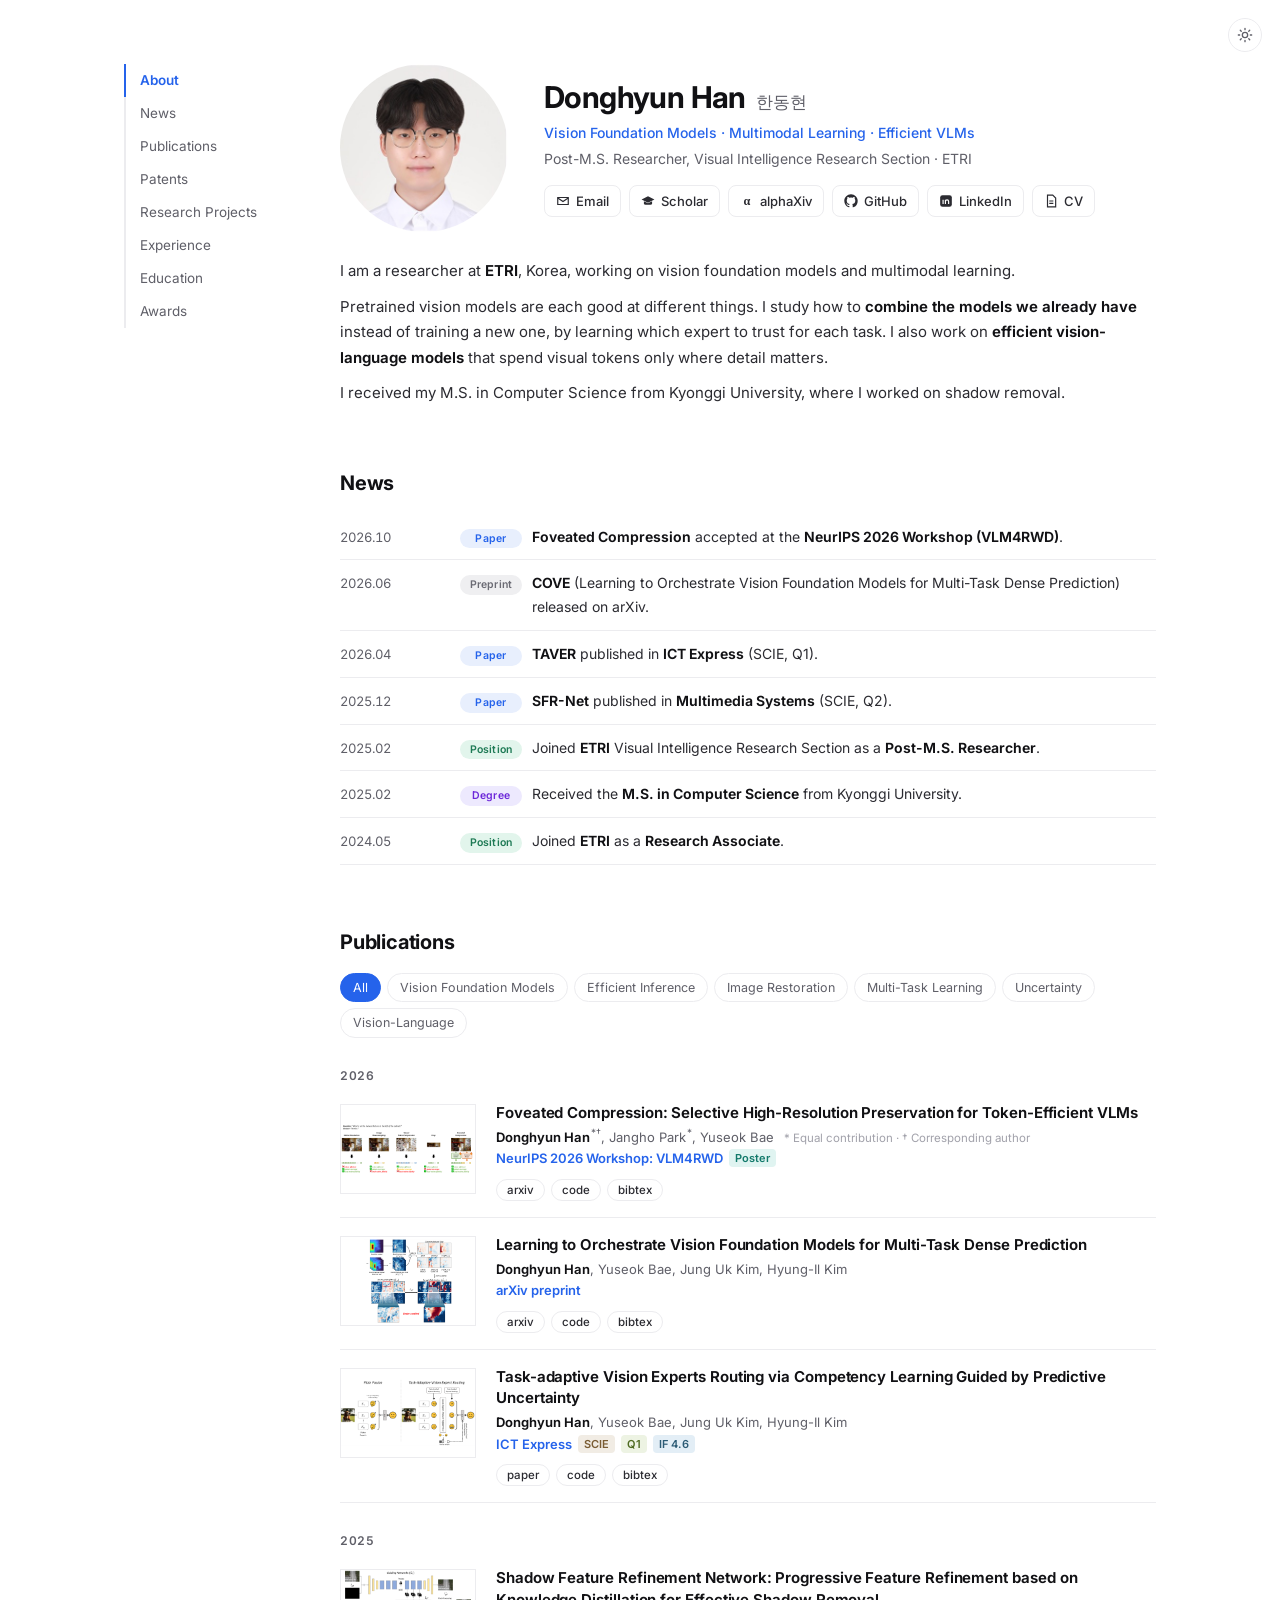
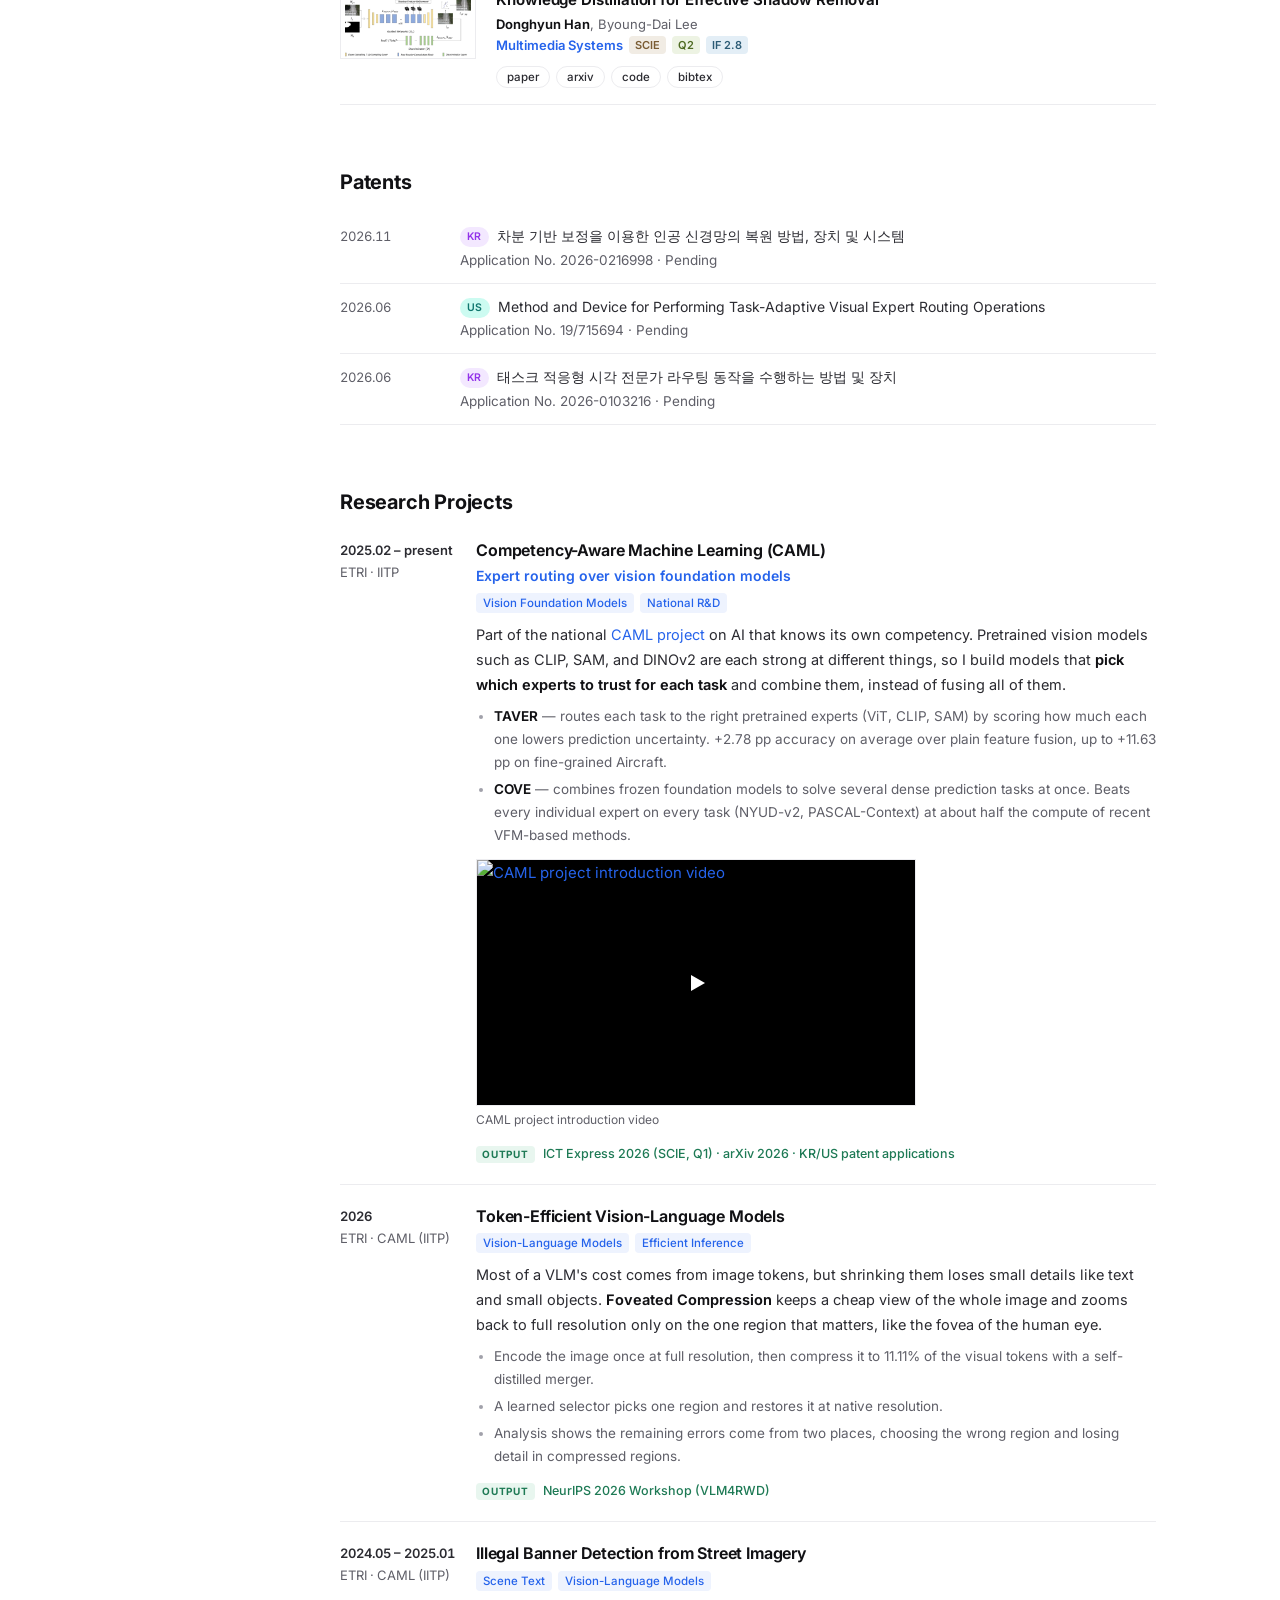
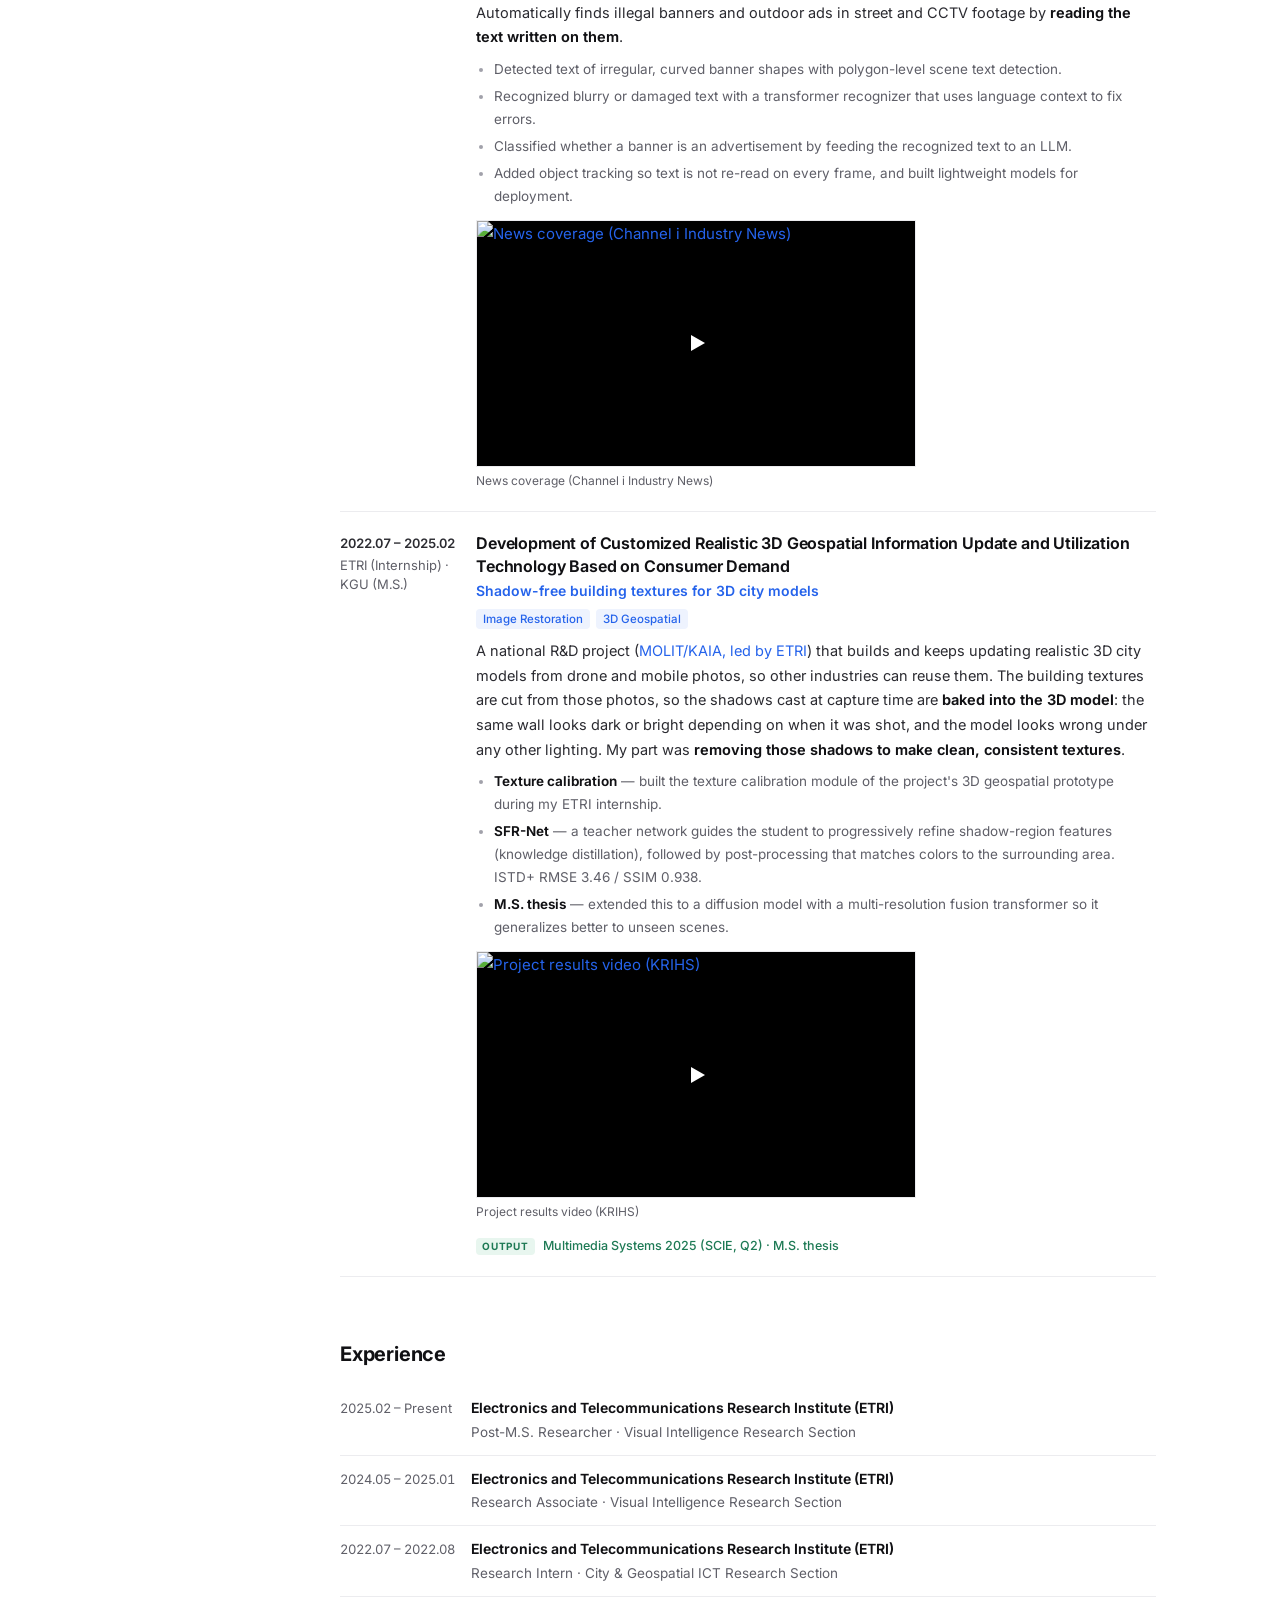
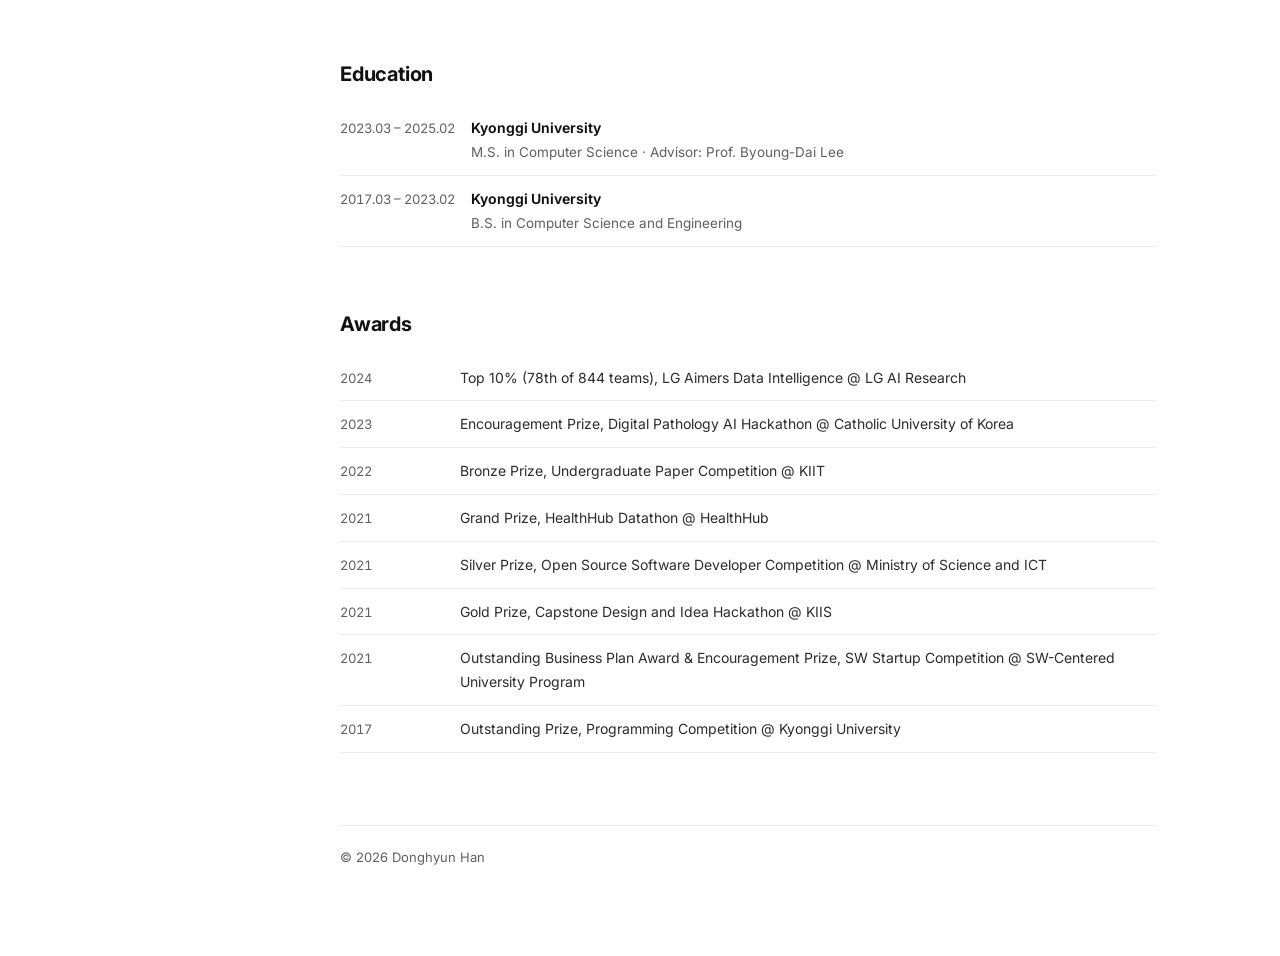
==== commit d06b7905: "Add dark mode and use official project names in Research Projects - Add a light/dark toggle that fol" ====
--- a/index.html
+++ b/index.html
@@ -18,8 +18,14 @@
 <link rel="preconnect" href="https://fonts.googleapis.com">
 <link href="https://fonts.googleapis.com/css2?family=Inter:wght@400..700&family=DM+Mono:wght@400;500&display=swap" rel="stylesheet">
 <link rel="stylesheet" href="assets/style.css">
+<!-- 테마: 저장된 선택 > 기기 설정. 그리기 전에 정해야 화면이 번쩍이지 않는다 -->
+<script>document.documentElement.dataset.theme = localStorage.getItem("theme") || (matchMedia("(prefers-color-scheme: dark)").matches ? "dark" : "light");</script>
 </head>
 <body>
+<button class="theme" id="theme" type="button" aria-label="Toggle dark mode" title="Toggle dark mode">
+  <svg class="sun" viewBox="0 0 24 24" fill="none" stroke="currentColor" stroke-width="2" stroke-linecap="round" aria-hidden="true"><circle cx="12" cy="12" r="4"/><path d="M12 2v2M12 20v2M4.93 4.93l1.41 1.41M17.66 17.66l1.41 1.41M2 12h2M20 12h2M4.93 19.07l1.41-1.41M17.66 6.34l1.41-1.41"/></svg>
+  <svg class="moon" viewBox="0 0 24 24" fill="none" stroke="currentColor" stroke-width="2" stroke-linecap="round" stroke-linejoin="round" aria-hidden="true"><path d="M21 12.8A9 9 0 1 1 11.2 3a7 7 0 0 0 9.8 9.8z"/></svg>
+</button>
 <nav class="mnav" id="mnav"></nav>
 <div class="layout">
   <nav class="toc" id="toc"></nav>
--- a/assets/style.css
+++ b/assets/style.css
@@ -7,8 +7,46 @@
   --line: #ececef;
   --chip: #f4f4f5;    /* 회색 칩 배경 */
   --bg: #fff;
+  --faint: #a1a1aa;   /* 아주 연한 글자(저자 주석, 글머리표) */
+  --code: #fafafa;    /* BibTeX 배경 */
+  --ok: #1e7a55;      /* 성과(OUTPUT) 줄 */
+  --okbg: #e8f6ef;
   --date: 120px;      /* 모든 섹션 왼쪽 날짜 칸 폭 */
+  color-scheme: light;
 }
+/* 다크 모드: 오른쪽 위 버튼으로 전환. 처음에는 기기 설정을 따른다 */
+:root[data-theme="dark"] {
+  --ac: #6ea2ff;
+  --soft: #1b2638;
+  --tx: #f4f4f5;
+  --tx2: #d4d4d8;
+  --mut: #a1a1aa;
+  --line: #2a2a30;
+  --chip: #26262b;
+  --bg: #121214;
+  --faint: #71717a;
+  --code: #1b1b1f;
+  --ok: #5fd4a0;
+  --okbg: #183328;
+  color-scheme: dark;
+}
+/* 배지는 글자색을 바탕으로 어두운 배경 + 밝은 글자로 다시 만든다 */
+:root[data-theme="dark"] .bd, :root[data-theme="dark"] .hl {
+  /* 색상(h)은 그대로 두고 밝기만 다시 정한다: 글자는 밝게, 배경은 같은 색의 어두운 톤 */
+  background: color-mix(in oklab, var(--f, var(--ac)) 42%, var(--bg));
+  color: color-mix(in oklab, var(--f, var(--ac)) 22%, #fff);
+  background: oklch(from var(--f, var(--ac)) .3 calc(c * .5) h);
+  color: oklch(from var(--f, var(--ac)) .85 calc(c * 1.1) h);
+}
+:root[data-theme="dark"] .filters button.on { color: #0b0b0c; }
+:root[data-theme="dark"] .th:has(img), :root[data-theme="dark"] .rf > img { filter: brightness(.92); }
+
+/* 테마 버튼 */
+.theme { position: fixed; top: 18px; right: 18px; z-index: 20; width: 34px; height: 34px; display: grid; place-items: center; color: var(--mut); background: var(--bg); border: 1px solid var(--line); border-radius: 50%; cursor: pointer; transition: .15s; }
+.theme:hover { color: var(--ac); border-color: var(--ac); }
+.theme svg { width: 16px; height: 16px; }
+.theme .moon, :root[data-theme="dark"] .theme .sun { display: none; }
+:root[data-theme="dark"] .theme .moon { display: block; }
 * { box-sizing: border-box; margin: 0; padding: 0; }
 [hidden] { display: none !important; }
 body {
@@ -74,7 +112,7 @@
 .au { font-size: 13px; color: var(--mut); margin-top: 4px; line-height: 1.5; }
 .au strong { color: var(--tx); font-weight: 650; }
 .au sup { font-size: 10px; line-height: 0; margin-left: 1px; }
-.an { font-size: 11.5px; margin-left: 10px; color: #a1a1aa; white-space: nowrap; }
+.an { font-size: 11.5px; margin-left: 10px; color: var(--faint); white-space: nowrap; }
 .ven { font-size: 13px; font-weight: 600; color: var(--ac); margin-top: 2px; line-height: 1.5; }
 .hl { display: inline-block; font-size: 11px; font-weight: 600; line-height: 18px; border-radius: 4px; padding: 0 6px; margin-left: 6px; vertical-align: 1px; background: var(--b, #fdecec); color: var(--f, #c2410c); }
 .th { position: relative; overflow: hidden; width: 136px; height: 90px; background: var(--soft); flex-shrink: 0; display: grid; place-items: center; font-size: 12px; font-weight: 600; color: var(--ac); text-align: center; padding: 4px; margin-top: 2px; }
@@ -82,7 +120,7 @@
 .act a, .act button { font: inherit; font-size: 11.5px; font-weight: 500; line-height: 20px; color: var(--tx2); background: var(--bg); border: 1px solid var(--line); border-radius: 999px; padding: 0 10px; cursor: pointer; transition: .15s; }
 .act a:hover, .act button:hover, .act button.on { background: var(--ac); border-color: var(--ac); color: #fff; text-decoration: none; }
 .bibbox { position: relative; margin-top: 8px; }
-.bibbox pre { font-family: 'DM Mono', monospace; font-size: 11.5px; line-height: 1.55; color: var(--tx2); background: #fafafa; border: 1px solid var(--line); border-radius: 6px; padding: 10px 12px; overflow-x: auto; white-space: pre; }
+.bibbox pre { font-family: 'DM Mono', monospace; font-size: 11.5px; line-height: 1.55; color: var(--tx2); background: var(--code); border: 1px solid var(--line); border-radius: 6px; padding: 10px 12px; overflow-x: auto; white-space: pre; }
 .bibbox .copy { position: absolute; top: 6px; right: 6px; font: inherit; font-size: 11px; color: var(--mut); background: var(--bg); border: 1px solid var(--line); border-radius: 6px; padding: 0 8px; cursor: pointer; }
 .bibbox .copy:hover { color: var(--ac); border-color: var(--ac); }
 
@@ -93,6 +131,7 @@
 .rp { color: var(--tx2); font-weight: 600; white-space: nowrap; }
 .rc h3 { font-size: 16px; font-weight: 650; color: var(--tx); line-height: 1.4; letter-spacing: -.01em; }
 .rc h3 a { color: inherit; }
+.rfc { margin-top: 2px; font-size: 14px; font-weight: 600; color: var(--ac); }
 .rh { display: flex; flex-wrap: wrap; gap: 6px; margin-top: 6px; }
 .rt { display: inline-block; font-size: 11.5px; font-weight: 500; background: var(--soft); color: var(--ac); border-radius: 4px; padding: 0 7px; line-height: 20px; }
 .rb, .desc { font-size: 13.5px; color: var(--mut); }
@@ -101,7 +140,7 @@
 .rb p + p, .rb p + ul, .rb ul + p { margin-top: 8px; }
 .rb ul, .desc ul { padding-left: 18px; margin-top: 4px; }
 .rb li + li { margin-top: 4px; }
-.rb li::marker { color: #c4c4cc; }
+.rb li::marker { color: var(--faint); }
 .rb strong { color: var(--tx); }
 /* 과제 그림 / 영상 썸네일: 16:9 칸에 그림 전체가 보이게 */
 .rf { margin-top: 12px; max-width: 440px; }
@@ -112,8 +151,8 @@
 .rv .play { position: absolute; left: 50%; top: 50%; width: 56px; height: 40px; margin: -20px 0 0 -28px; border-radius: 10px; background: rgba(0,0,0,.72); transition: background .15s; }
 .rv .play::after { content: ""; position: absolute; left: 23px; top: 12px; border-style: solid; border-width: 8px 0 8px 14px; border-color: transparent transparent transparent #fff; }
 .rv:hover .play { background: #ff0033; }
-.met { display: flex; flex-wrap: wrap; align-items: baseline; gap: 4px 8px; margin-top: 12px; font-size: 12.5px; font-weight: 500; color: #1e7a55; }
-.met span { font-size: 10px; font-weight: 700; letter-spacing: .08em; text-transform: uppercase; background: #e8f6ef; border-radius: 4px; padding: 0 6px; }
+.met { display: flex; flex-wrap: wrap; align-items: baseline; gap: 4px 8px; margin-top: 12px; font-size: 12.5px; font-weight: 500; color: var(--ok); }
+.met span { font-size: 10px; font-weight: 700; letter-spacing: .08em; text-transform: uppercase; background: var(--okbg); border-radius: 4px; padding: 0 6px; }
 
 footer { margin-top: 72px; padding-top: 20px; border-top: 1px solid var(--line); color: var(--mut); font-size: 13px; }
 
@@ -131,8 +170,9 @@
   body { font-size: 14.5px; }
   .layout { grid-template-columns: 1fr; gap: 0; padding-top: 28px; }
   .toc { display: none; }
-  .mnav { display: flex; gap: 18px; position: sticky; top: 0; z-index: 9; padding: 12px 16px; overflow-x: auto; white-space: nowrap; background: rgba(255,255,255,.92); backdrop-filter: blur(8px); border-bottom: 1px solid var(--line); font-size: 14px; }
+  .mnav { display: flex; gap: 18px; position: sticky; top: 0; z-index: 9; padding: 12px 16px; overflow-x: auto; white-space: nowrap; padding-right: 56px; background: color-mix(in srgb, var(--bg) 92%, transparent); backdrop-filter: blur(8px); border-bottom: 1px solid var(--line); font-size: 14px; }
   .mnav a { color: var(--mut); }
+  .theme { top: 8px; right: 10px; width: 30px; height: 30px; }
   .hero { flex-direction: column; text-align: center; gap: 20px; }
   .photo { width: 140px; height: 140px; }
   .links { justify-content: center; }
